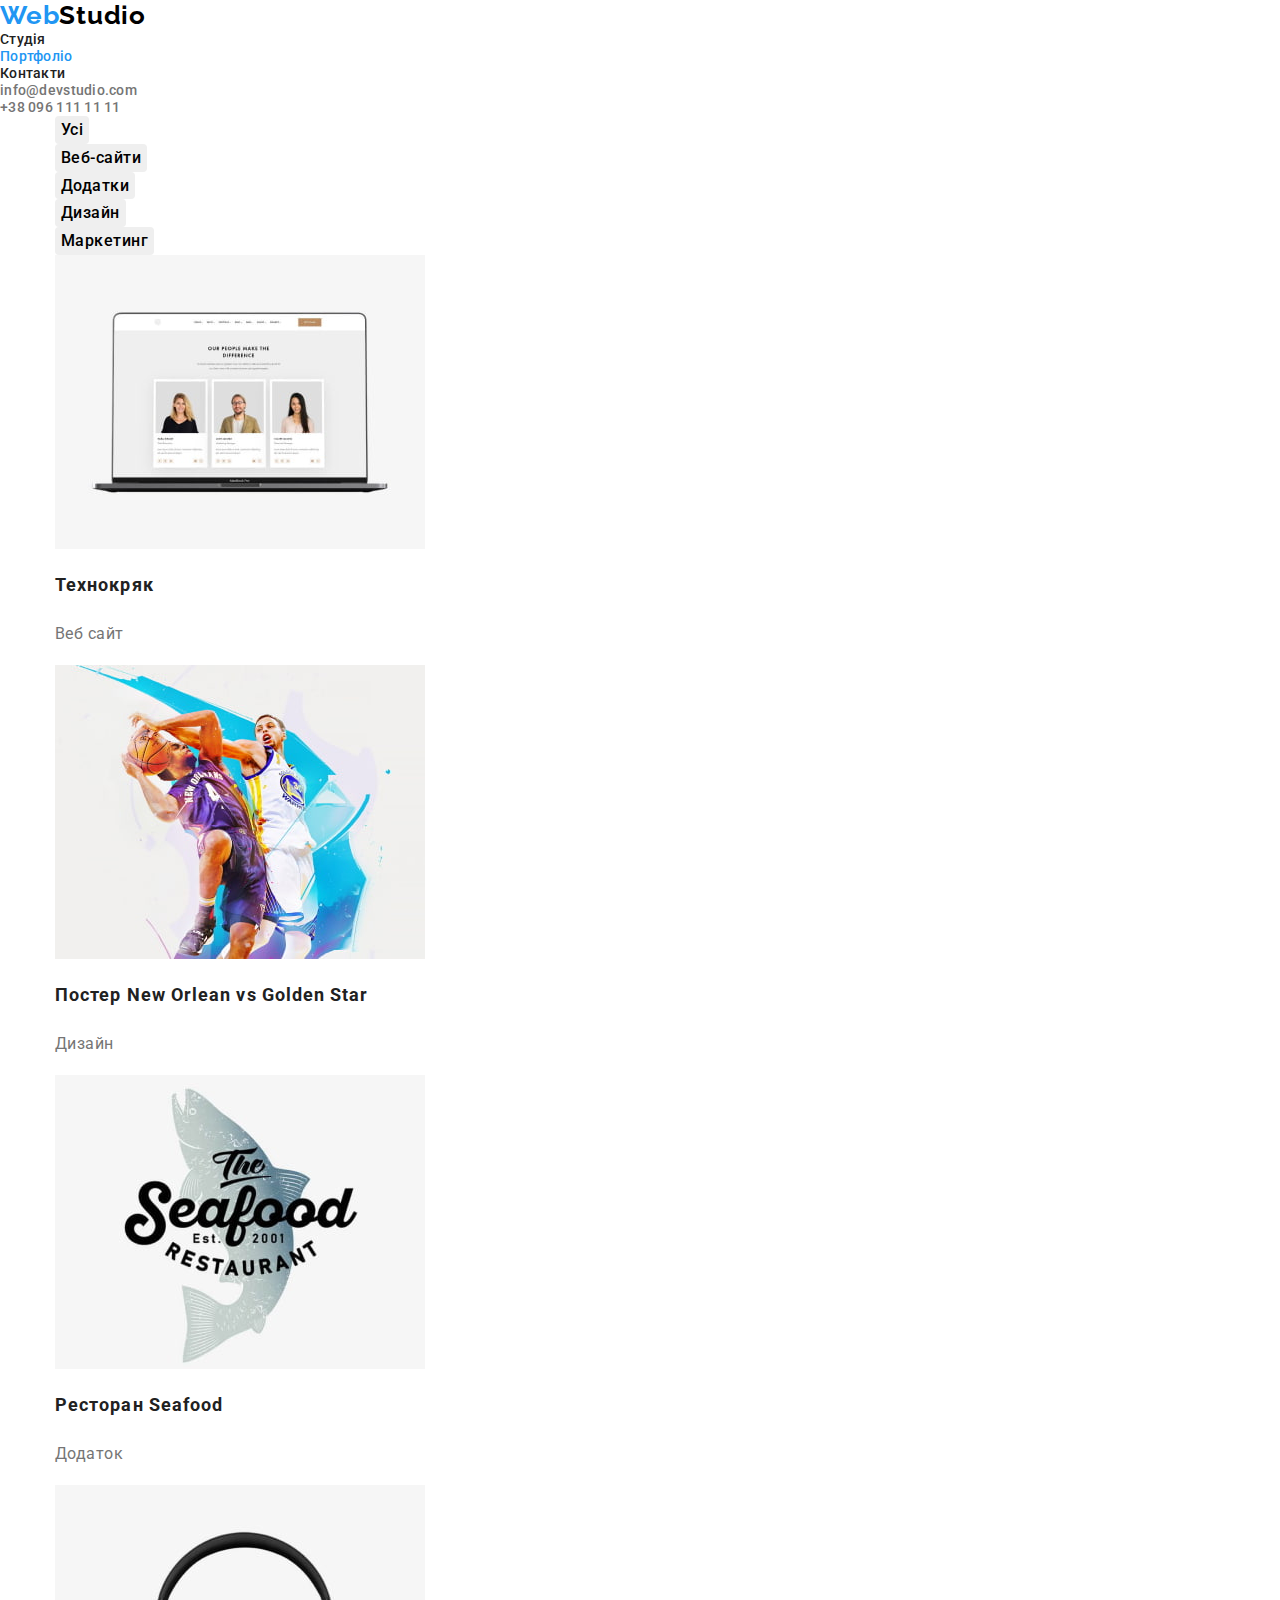
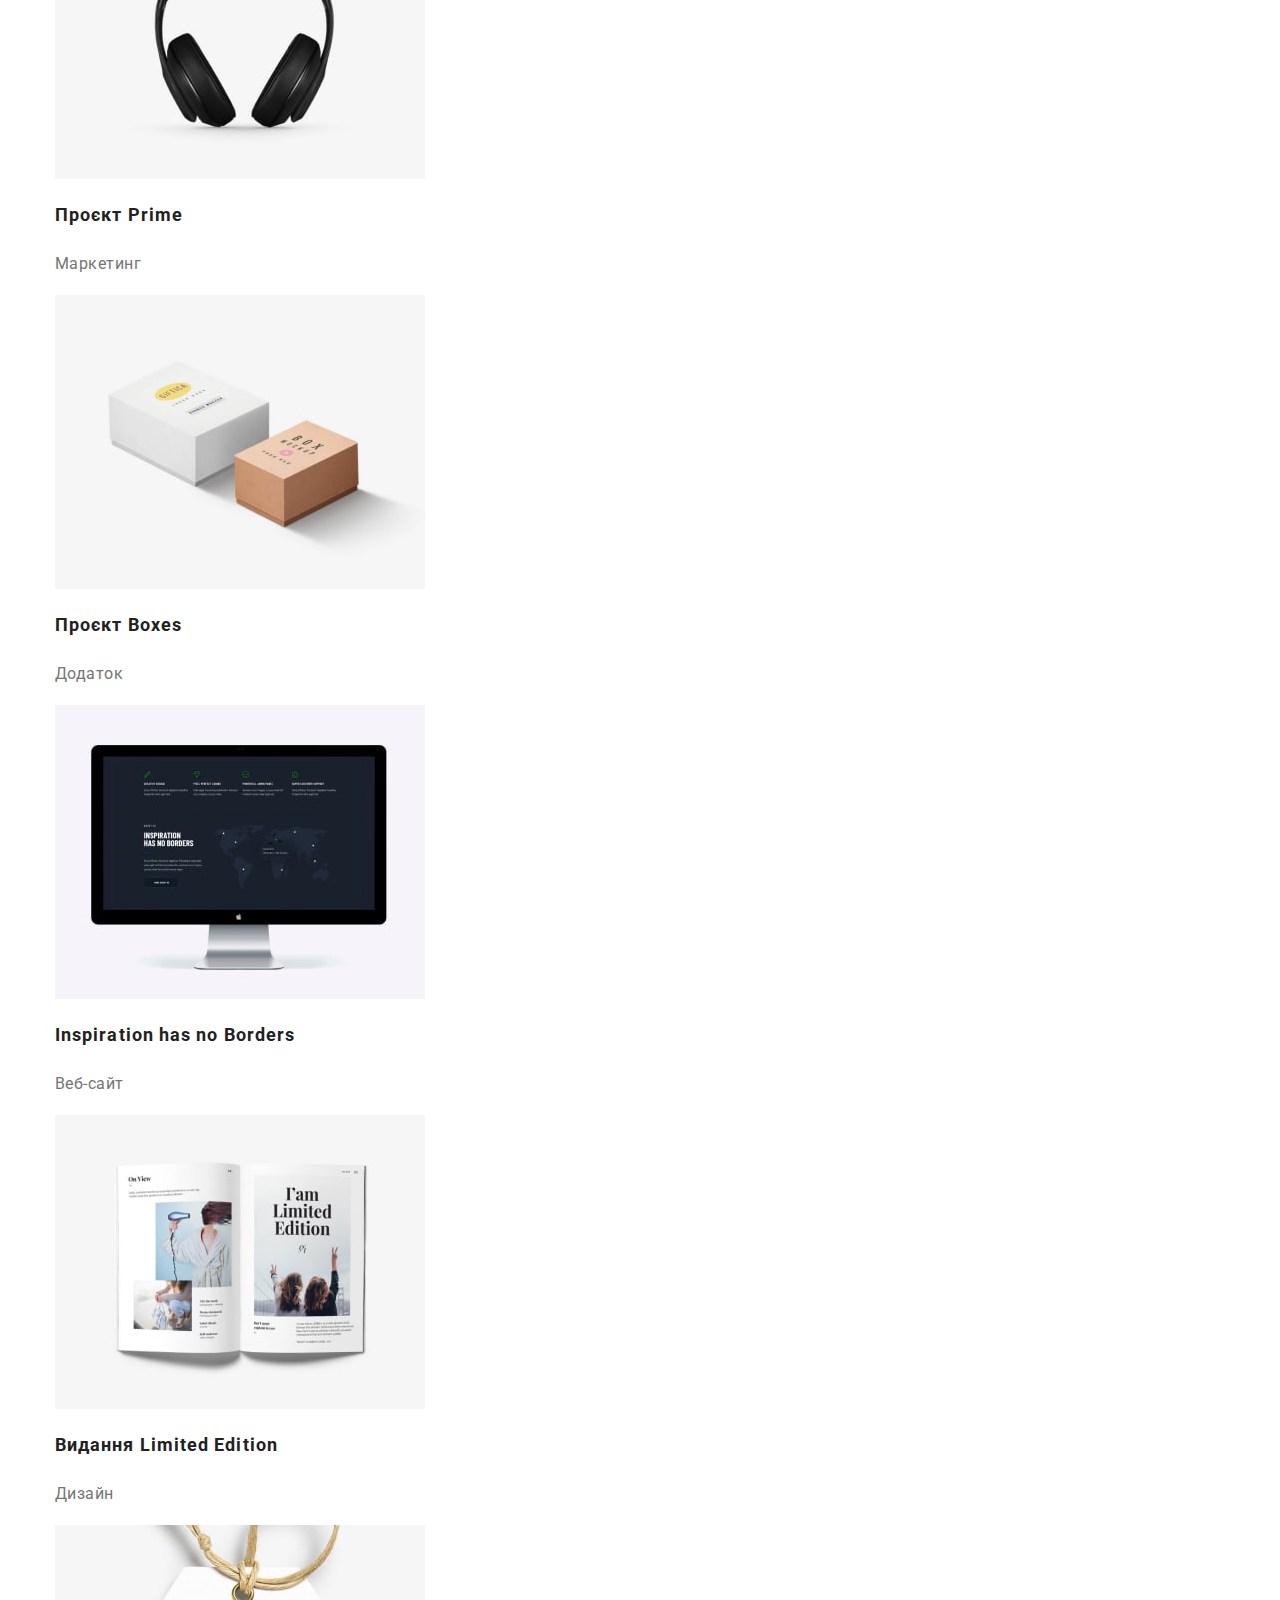
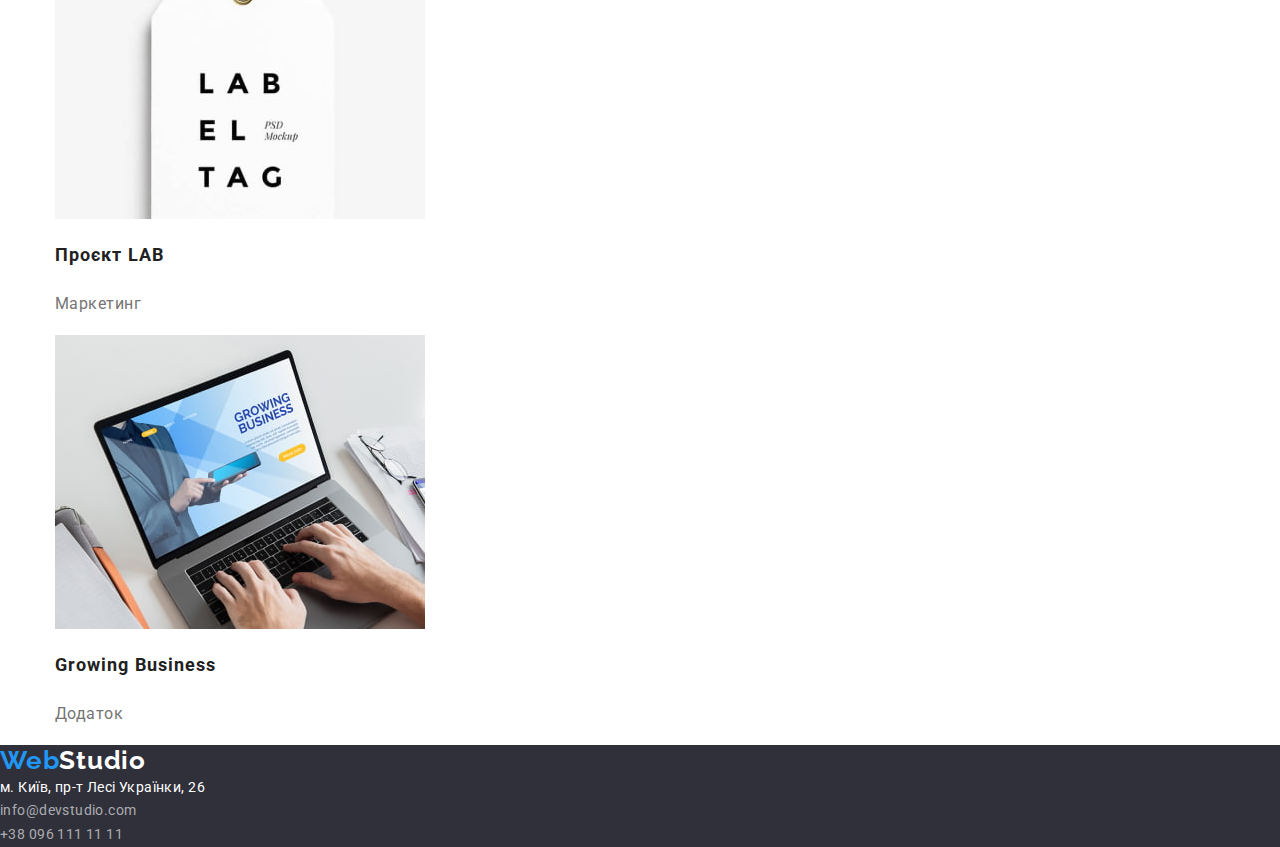
==== portfolio.html @ 5bc4d796 "class conversion .link .list" ====
<!DOCTYPE html>
<html lang="en">

<head>
  <meta charset="UTF-8" />
  <meta http-equiv="X-UA-Compatible" content="IE=edge" />
  <meta name="viewport" content="width=device-width, initial-scale=1.0" />
  <title>goit-markup-hw-03</title>
  <link rel="preconnect" href="https://fonts.googleapis.com" />
  <link rel="preconnect" href="https://fonts.gstatic.com" crossorigin />
  <link href="https://fonts.googleapis.com/css2?family=Raleway:wght@700&family=Roboto:wght@400;500;700;900&display=swap"
    rel="stylesheet" />
  <link href="./css/modern-normalize.css" rel="stylesheet" />
  <link href="./css/styles.css" rel="stylesheet" />
</head>

<body>
  <header class="header">
    <a href="./index.html" class="header-logo-link link">Web<span class="header-logo-link-text">Studio</span>
    </a>
    <nav class="header-navigation">
      <ul class="list">
        <li class="header-navigation-item">
          <a href="./index.html" class="header-navigation-item-link link">Студія</a>
        </li>
        <li class="header-navigation-item">
          <a href="#" class="header-navigation-item-link link current">Портфоліо</a>
        </li>
        <li class="header-navigation-item">
          <a href="#" class="header-navigation-item-link link">Контакти</a>
        </li>
      </ul>
    </nav>
    <ul class="list">
      <li class="header-contacts-item">
        <a href="mailto:info@devstudio.com" class="header-contacts-item-link link">info@devstudio.com</a>
      </li>
      <li class="header-contacts-item">
        <a href="tel:+380961111111" class="header-contacts-item-link link">+38 096 111 11 11</a>
      </li>
    </ul>
  </header>

  <main class="portf-main container">
    <section class="portf-blocks">
      <h1 class="visually-hidden">Проекти</h1>
      <!-- <div class="portf-buttons"> -->
      <ul class="list">
        <li class="portf-buttons-item"> <button type="button" class="portf-main-buttons">Усі</button></li>
        <li class="portf-buttons-item"><button type="button" class="portf-main-buttons">Веб-сайти</button></li>
        <li class="portf-buttons-item"><button type="button" class="portf-main-buttons">Додатки</button></li>
        <li class="portf-buttons-item"><button type="button" class="portf-main-buttons">Дизайн</button></li>
        <li class="portf-buttons-item"><button type="button" class="portf-main-buttons">Маркетинг</button></li>
      </ul>
      <!-- </div> -->
      <ul class="list">
        <li class="portf-blocks-item">
          <a href="#" class="portf-blocks-list-link link">
            <img src="./images/portfolio/portf-foto.jpg" class="portf-blocks-image" width="370" height="294"
              alt="photo technocryak" />
            <h2 class="portf-blocks-item-name">Технокряк</h2>
            <p class="portf-blocks-item-function">Веб сайт</p>
          </a>
        </li>
        <li class="portf-blocks-item">
          <a href="#" class="portf-blocks-list-link link">
            <img src="./images/portfolio/portf-basket.jpg" class="portf-blocks-image" width="370" height="294"
              alt="photo new orlean vs golden star" />
            <h2 class="portf-blocks-item-name">Постер New Orlean vs Golden Star</h2>
            <p class="portf-blocks-item-function">Дизайн</p>
          </a>
        </li>
        <li class="portf-blocks-item">
          <a href="#" class="portf-blocks-list-link link">
            <img src="./images/portfolio/portf-seafood.jpg" class="portf-blocks-image" width="370" height="294"
              alt="photo sea food" />
            <h2 class="portf-blocks-item-name">Ресторан Seafood</h2>
            <p class="portf-blocks-item-function">Додаток</p>
          </a>
        </li>
        <li class="portf-blocks-item">
          <a href="#" class="portf-blocks-list-link link">
            <img src="./images/portfolio/portf-prime.jpg" class="portf-blocks-image" width="370" height="294"
              alt="photo prime" />
            <h2 class="portf-blocks-item-name">Проєкт Prime</h2>
            <p class="portf-blocks-item-function">Маркетинг</p>
          </a>
        </li>
        <li class="portf-blocks-item">
          <a href="#" class="portf-blocks-list-link link">
            <img src="./images/portfolio/portf-boxes.jpg" class="portf-blocks-image" width="370" height="294"
              alt="photo boxes" />
            <h2 class="portf-blocks-item-name">Проєкт Boxes</h2>
            <p class="portf-blocks-item-function">Додаток</p>
          </a>
        </li>
        <li class="portf-blocks-item">
          <a href="#" class="portf-blocks-list-link link">
            <img src="./images/portfolio/portf-inspiration.jpg" class="portf-blocks-image" width="370" height="294"
              alt="photo inspiration" />
            <h2 class="portf-blocks-item-name">Inspiration has no Borders</h2>
            <p class="portf-blocks-item-function">Веб-сайт</p>
          </a>
        </li>
        <li class="portf-blocks-item">
          <a href="#" class="portf-blocks-list-link link">
            <img src="./images/portfolio/portf-limited.jpg" class="portf-blocks-image" width="370" height="294"
              alt="photo limited edition" />
            <h2 class="portf-blocks-item-name">Видання Limited Edition</h2>
            <p class="portf-blocks-item-function">Дизайн</p>
          </a>
        </li>
        <li class="portf-blocks-item">
          <a href="#" class="portf-blocks-list-link link">
            <img src="./images/portfolio/portf-lab.jpg" class="portf-blocks-image" width="370" height="294"
              alt="photo project lab" />
            <h2 class="portf-blocks-item-name">Проєкт LAB</h2>
            <p class="portf-blocks-item-function">Маркетинг</p>
          </a>
        </li>
        <li class="portf-blocks-item">
          <a href="#" class="portf-blocks-list-link link">
            <img src="./images/portfolio/portf-growing.jpg" class="portf-blocks-image" width="370" height="294"
              alt="photo growing business" />
            <h2 class="portf-blocks-item-name">Growing Business</h2>
            <p class="portf-blocks-item-function">Додаток</p>
          </a>
        </li>
      </ul>
    </section>
  </main>

  <footer class="footer">
    <a href="./index.html" class="footer-logo-link link">Web<span class="footer-logo-link-text">Studio</span></a>
    <address class="footer-address">
      <ul class="list">
        <li class="footer-address-item">
          <a href="https://goo.gl/maps/wLXQXu6J5ZDQXyrRA" target="_blank" rel="noopener nofollow noreferrer"
            class="footer-item-contacts-link link">м. Київ, пр-т Лесі Українки, 26</a>
        </li>
        <li class="footer-address-item">
          <a href="mailto:info@devstudio.com" class="footer-item-link link">info@devstudio.com</a>
        </li>
        <li class="footer-address-item">
          <a href="tel:+380961111111" class="footer-item-link link">+38 096 111 11 11</a>
        </li>
      </ul>
    </address>
  </footer>
</body>

</html>
---- css/styles.css ----
/* Variables */
:root {
  --basic-dark: #2f303a;
  --basic-blue: #2196f3;
  --basic-white: #fff;
  --basic-gray: rgba(255, 255, 255, 0.6);
  --text-grey-footer: #acacb0;
  --text-black-full: #000;
  --text-black-color: #212121;
  --text-lightgray-color: #757575;
  --background-our-team: #f5f4fa;
  --font-logo: "Raleway", sans-serif;
  --font-main: "Roboto", sans-serif;
  --secondary-accent-color: #188CE8;
}

body {
  font-family: var(--font-main);
  font-size: 14px;
  letter-spacing: 0.03em;
  font-style: normal;
  color: var(--text-black-color);
}

/*****HEADER start*****/
.header-logo-link,
.footer-logo-link {
  color: var(--basic-blue);
  font-family: var(--font-logo);
  font-weight: 700;
  font-size: 26px;
  line-height: 1.19;
  letter-spacing: 0.03em;
}

.header-logo-link-text,
.footer-logo-link-text {
  color: var(--text-black-full);
}

.header-navigation-item-link.current {
  color: var(--basic-blue);
}

.header-navigation-item-link:hover,
.header-contacts-item-link:hover,
.footer-item-contacts-link:hover,
.footer-item-link:hover,
.header-navigation-item-link:focus,
.header-contacts-item-link:focus,
.footer-item-contacts-link:focus,
.footer-item-link:focus {
  color: var(--basic-blue);
}

.header-navigation-item-link,
.header-contacts-item-link {
  font-weight: 500;
  Line-height: 1.14;
  letter-spacing: 0.02em;
}

/* **************************NAV start******************/
.header-navigation-item-link {
  color: var(--text-black-color);
}

.header-contacts-item-link {
  color: var(--text-lightgray-color);
}

.list {
  padding: 0;
  margin: 0;
  list-style: none;
}

.link {
  text-decoration: none;
}

/*************** MAIN start *******************/
/*****section - effective-solutions start*****/
.container {
  width: 1200px;
  margin-left: auto;
  margin-right: auto;
  padding-left: 15px;
  padding-right: 15px;
}

.effective-solutions {
  background-color: var(--basic-dark);
}

.effective-solutions-title {
  color: var(--basic-white);
  font-weight: 900;
  font-size: 44px;
  line-height: 1.4;
  letter-spacing: 0.06em;
  text-transform: uppercase;
  text-align: center;
}

.effective-solutions-buttons {
  background-color: var(--basic-blue);
  color: var(--basic-white);
  font-family: var(--font-main);
  font-weight: 700;
  font-size: 16px;
  line-height: 1.87;
  letter-spacing: 0.06em;
  border: none;
  border-radius: 4px;
  cursor: pointer;
}

/*****section - features start*****/
.visually-hidden {
  position: absolute;
  width: 1px;
  height: 1px;
  margin: -1px;
  border: 0;
  padding: 0;
  white-space: nowrap;
  clip-path: inset(100%);
  clip: rect(0 0 0 0);
  overflow: hidden;
}

.features-item-title {
  font-weight: 700;
  font-size: 14px;
  line-height: 1.14;
  text-transform: uppercase;
}

.features-list-text {
  color: var(--text-lightgray-color);
  line-height: 1.7;
}

/*****section - our-business start*****/
.our-business-title,
.our-team-title {
  font-weight: 700;
  font-size: 36px;
  line-height: 1.17;
  letter-spacing: 0.03em;
  text-align: center;
}

/*****section - our-team start*****/
.our-team {
  background-color: var(--background-our-team);
}

.our-team-item-name {
  font-weight: 500;
  font-size: 16px;
  line-height: 1.19;
  text-align: center;
  letter-spacing: 0.03em;
}

.our-team-item-function {
  color: var(--text-lightgray-color);
  font-size: 16px;
  line-height: 1.19;
  letter-spacing: 0.03em;
  text-align: center;
}

/*****FOOTER start*****/
.footer {
  background-color: var(--basic-dark);
}

.footer-item-link {
  color: var(--text-grey-footer);
}

.footer-item-contacts-link,
.footer-logo-link-text {
  color: var(--basic-white);
}

.footer-item-contacts-link,
.footer-item-link {
  line-height: 1.7;
  font-style: normal;
}

/*****PORTFOLIO start*****/
.portf-main-buttons {
  border-radius: 4px;
  font-family: var(--font-main);
  font-weight: 500;
  font-size: 16px;
  line-height: 1.62;
  letter-spacing: 0.03em;
  text-align: center;
  border: none;
}

.portf-main-buttons:hover {
  background-color: var(--basic-blue);
  color: var(--basic-white);
  cursor: pointer;
  /* filter: drop-shadow(0px 0px 1px rgba(0, 0, 0, 0.5)); */
}

.portf-main-buttons:focus {
  background-color: var(--basic-blue);
  color: var(--basic-white);
}

.portf-blocks-item-name {
  font-weight: 700;
  font-size: 18px;
  line-height: 2;
  letter-spacing: 0.06em;
  color: var(--text-black-color);
}

.portf-blocks-item-function {
  font-size: 16px;
  line-height: 1.87;
  letter-spacing: 0.03em;
  color: var(--text-lightgray-color);
}
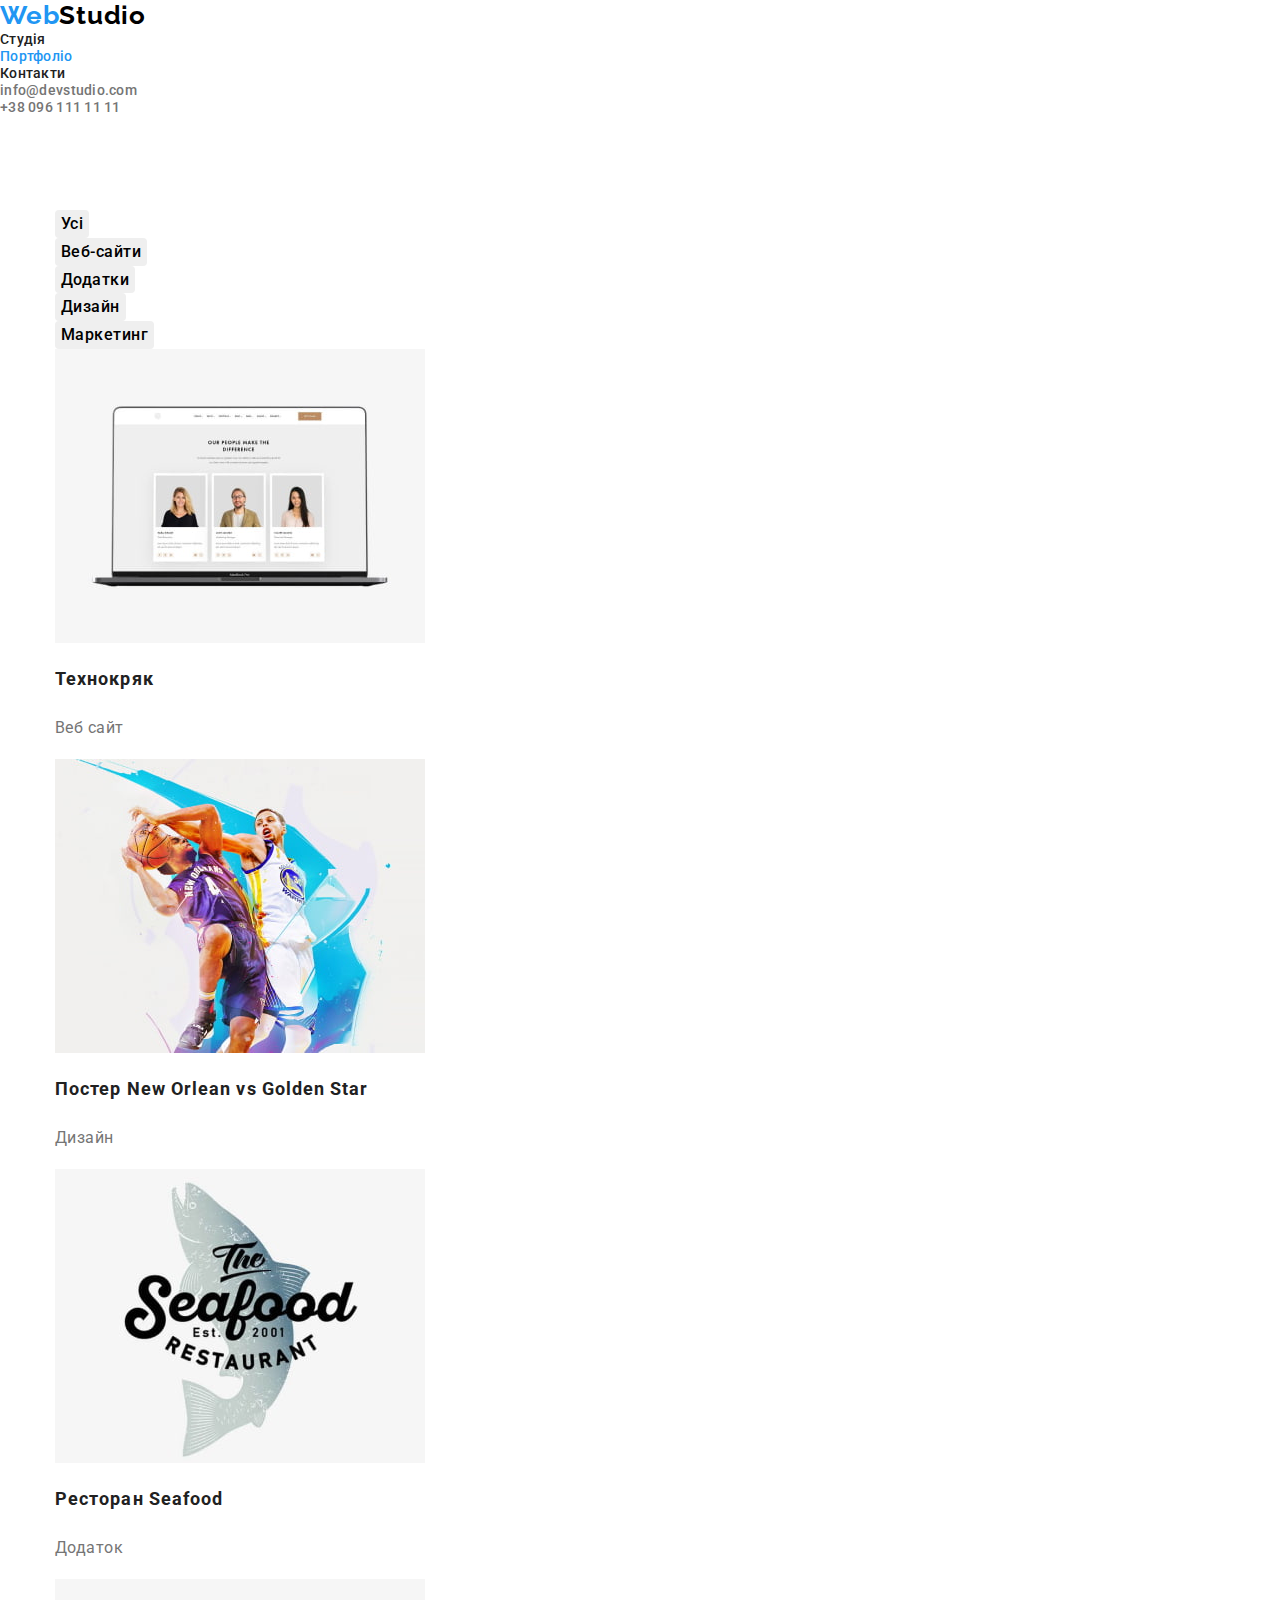
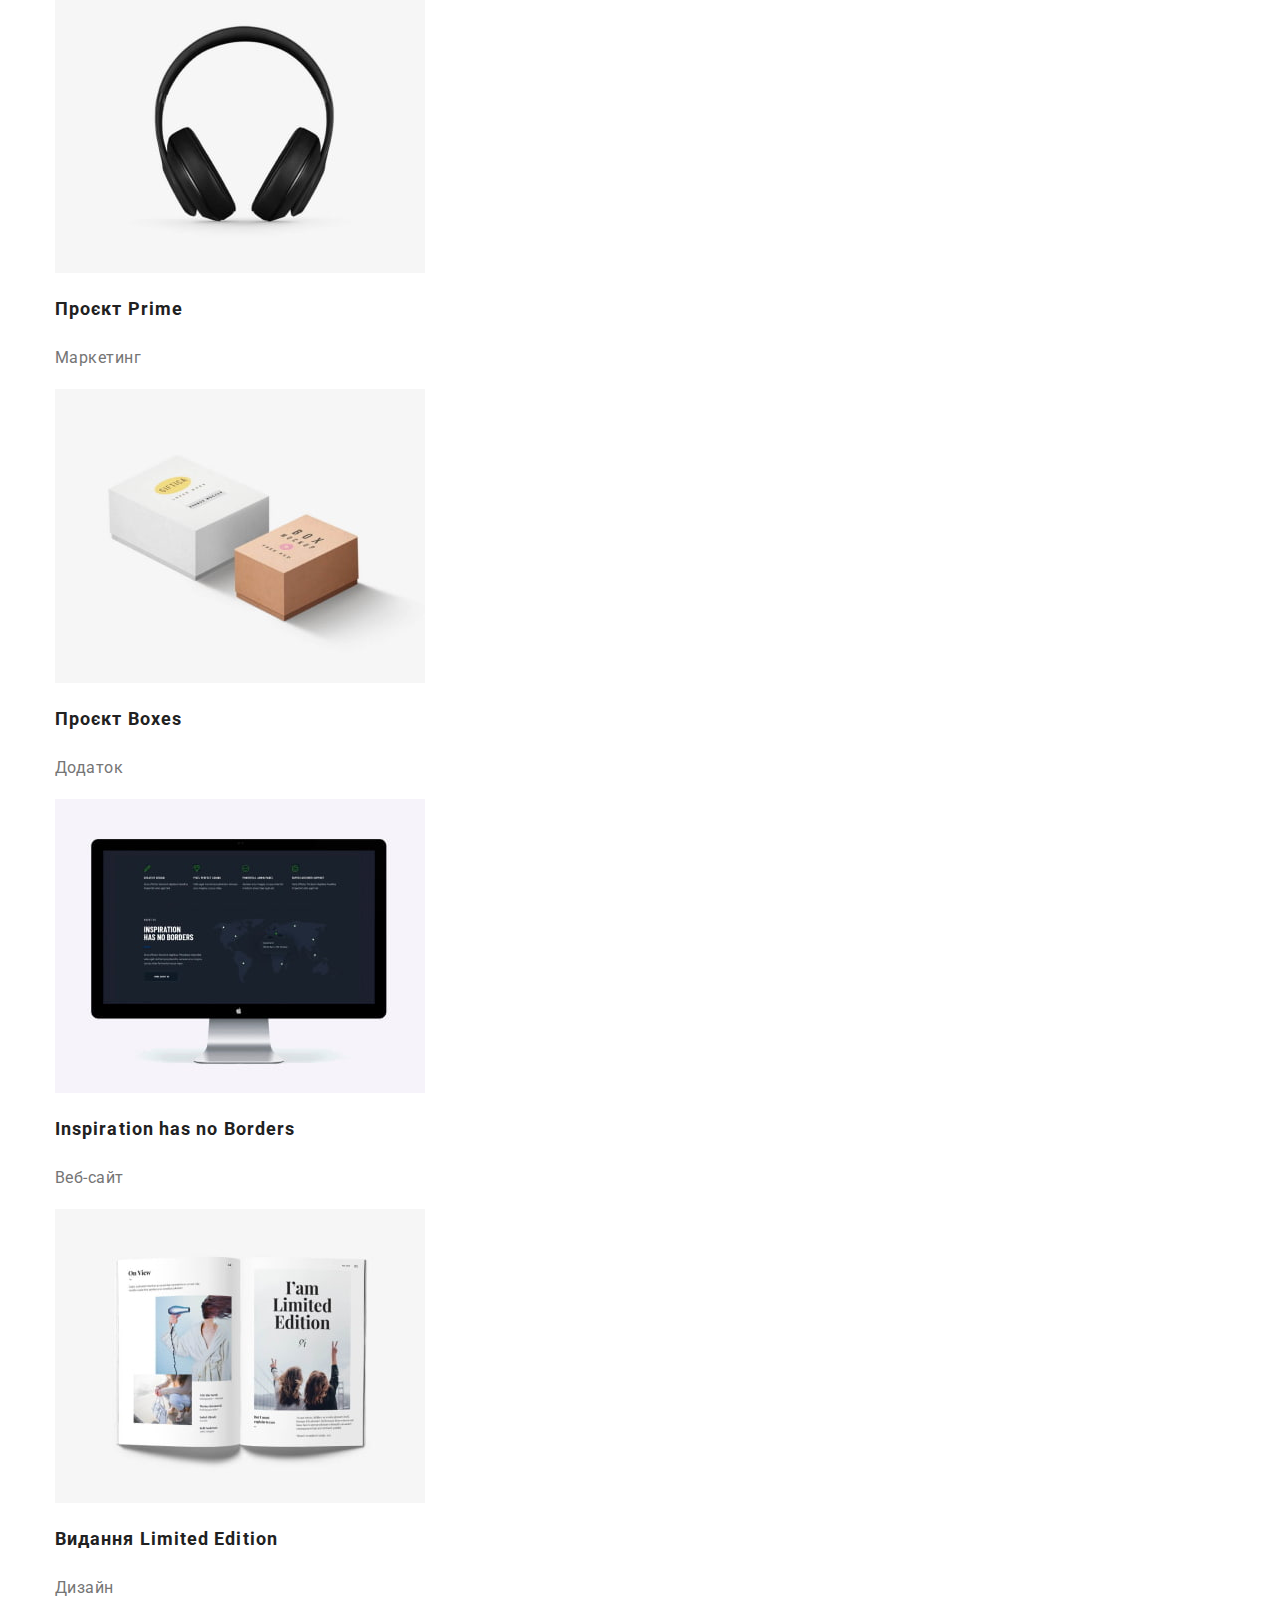
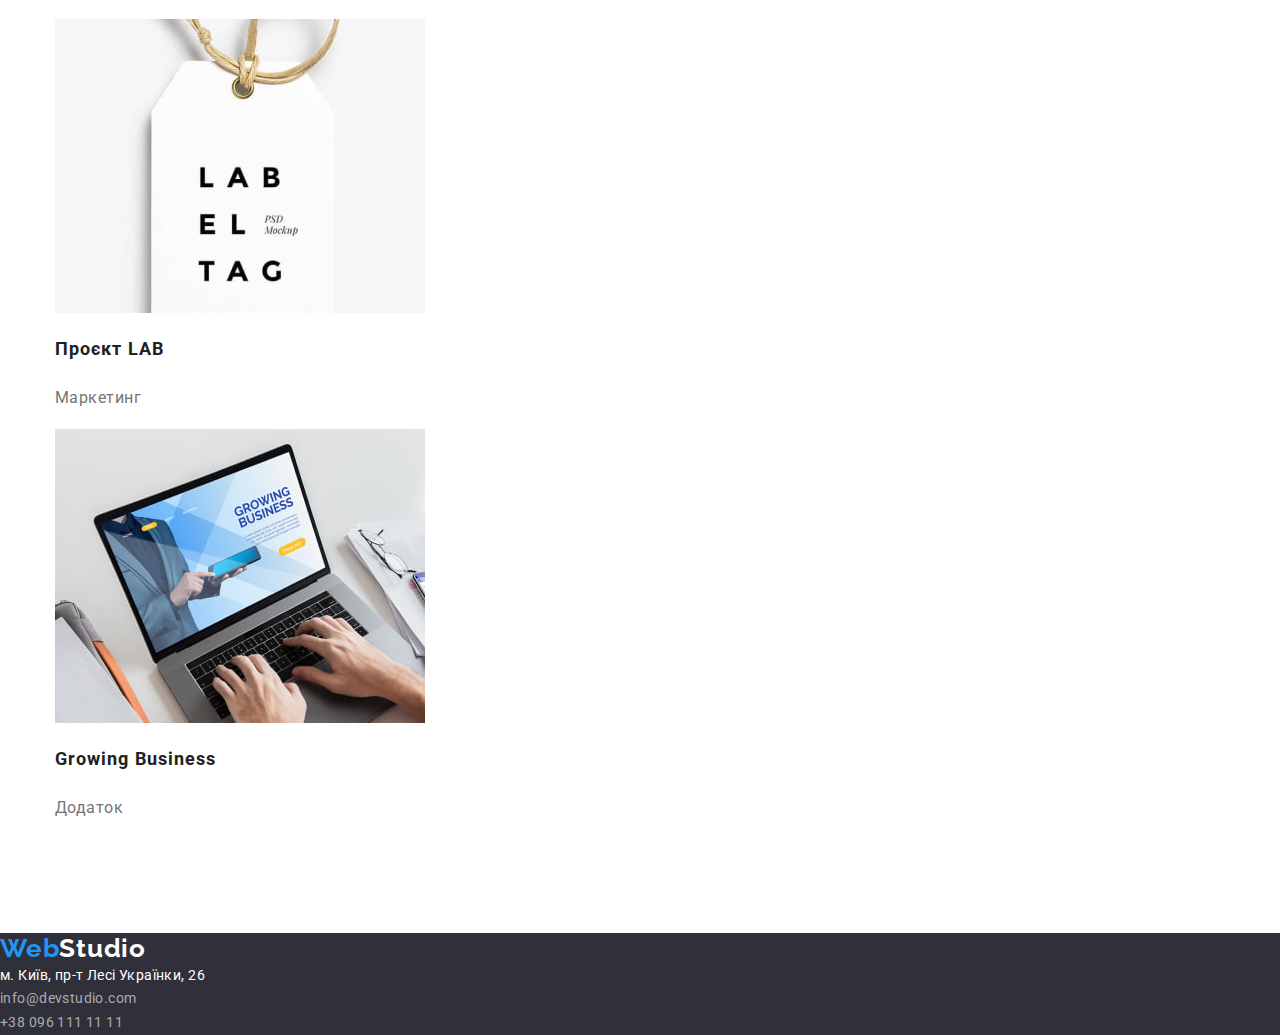
==== commit 6b0387b6: "adding class section" ====
--- a/portfolio.html
+++ b/portfolio.html
@@ -42,7 +42,7 @@
   </header>
 
   <main class="portf-main container">
-    <section class="portf-blocks">
+    <section class="portf-blocks section">
       <h1 class="visually-hidden">Проекти</h1>
       <!-- <div class="portf-buttons"> -->
       <ul class="list">
--- a/css/styles.css
+++ b/css/styles.css
@@ -89,6 +89,11 @@
   padding-right: 15px;
 }
 
+.section {
+  padding-top: 94px;
+  padding-bottom: 94px;
+}
+
 .effective-solutions {
   background-color: var(--basic-dark);
 }
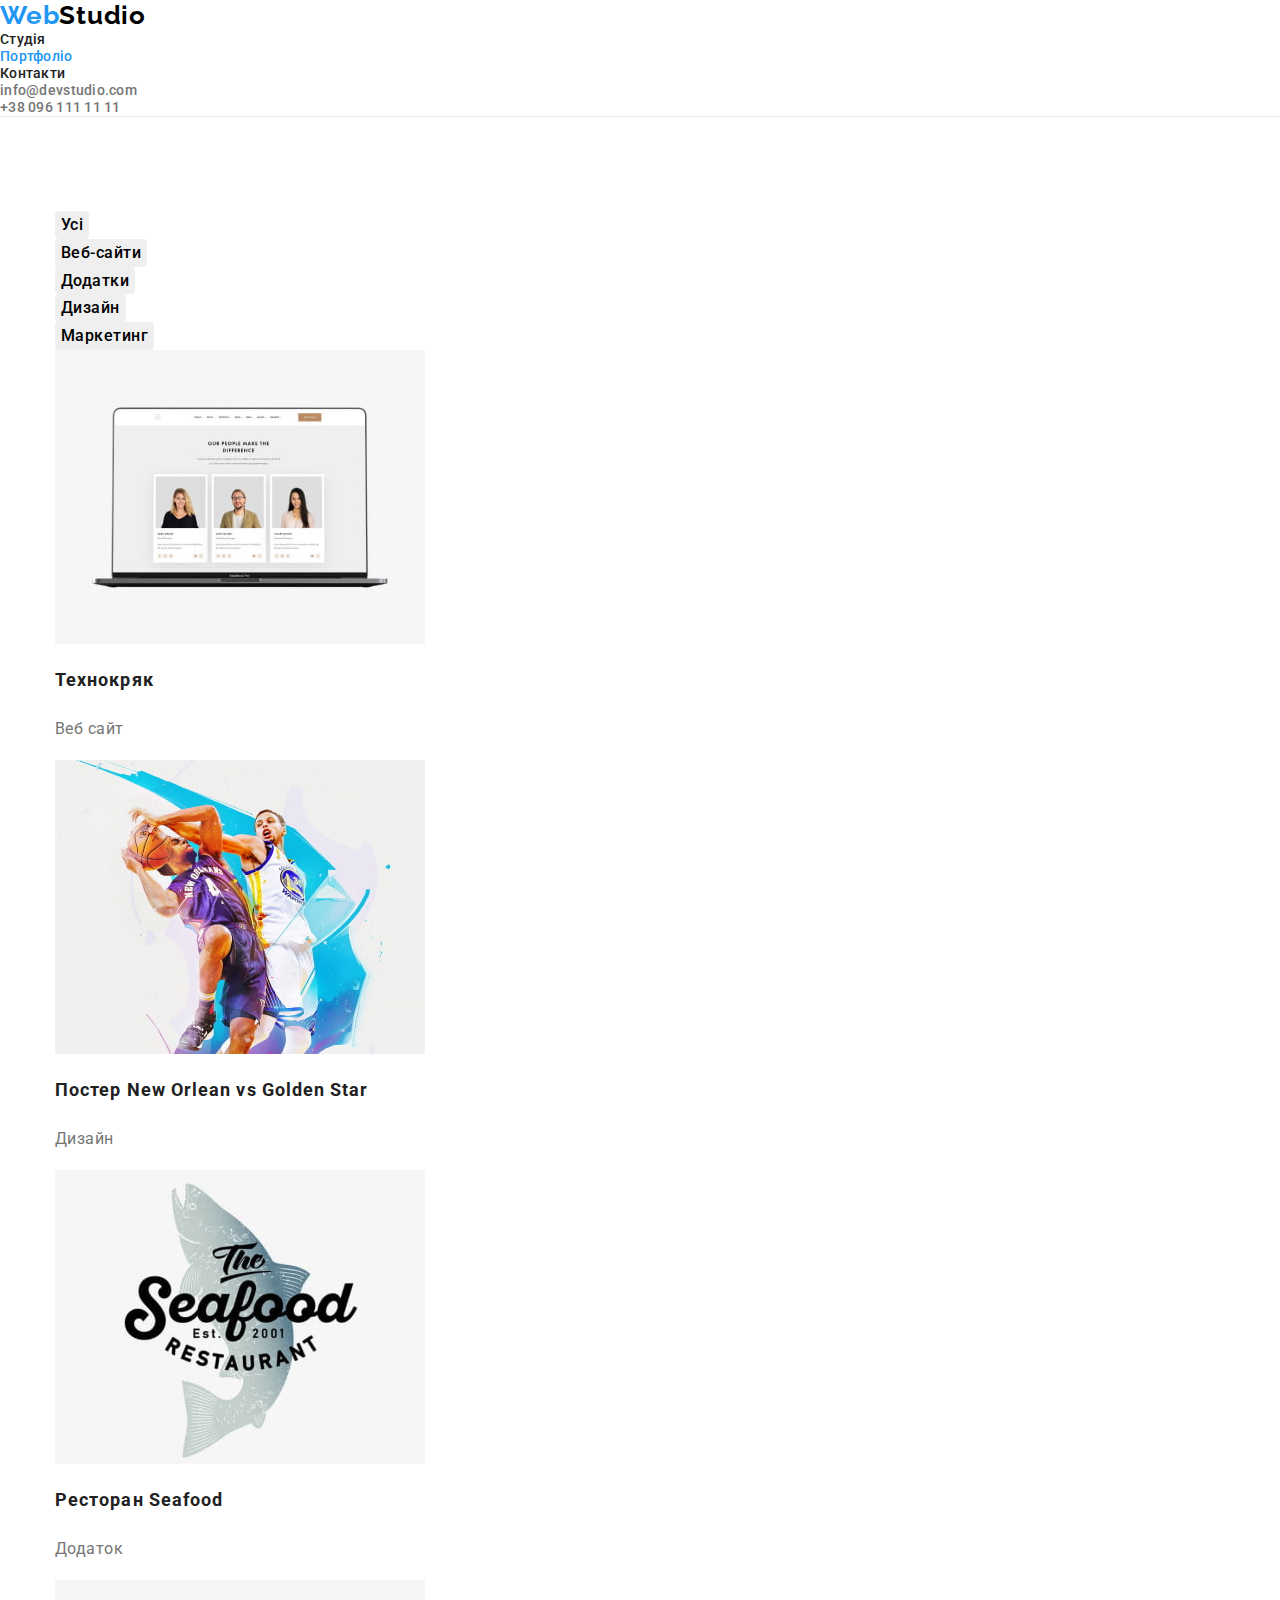
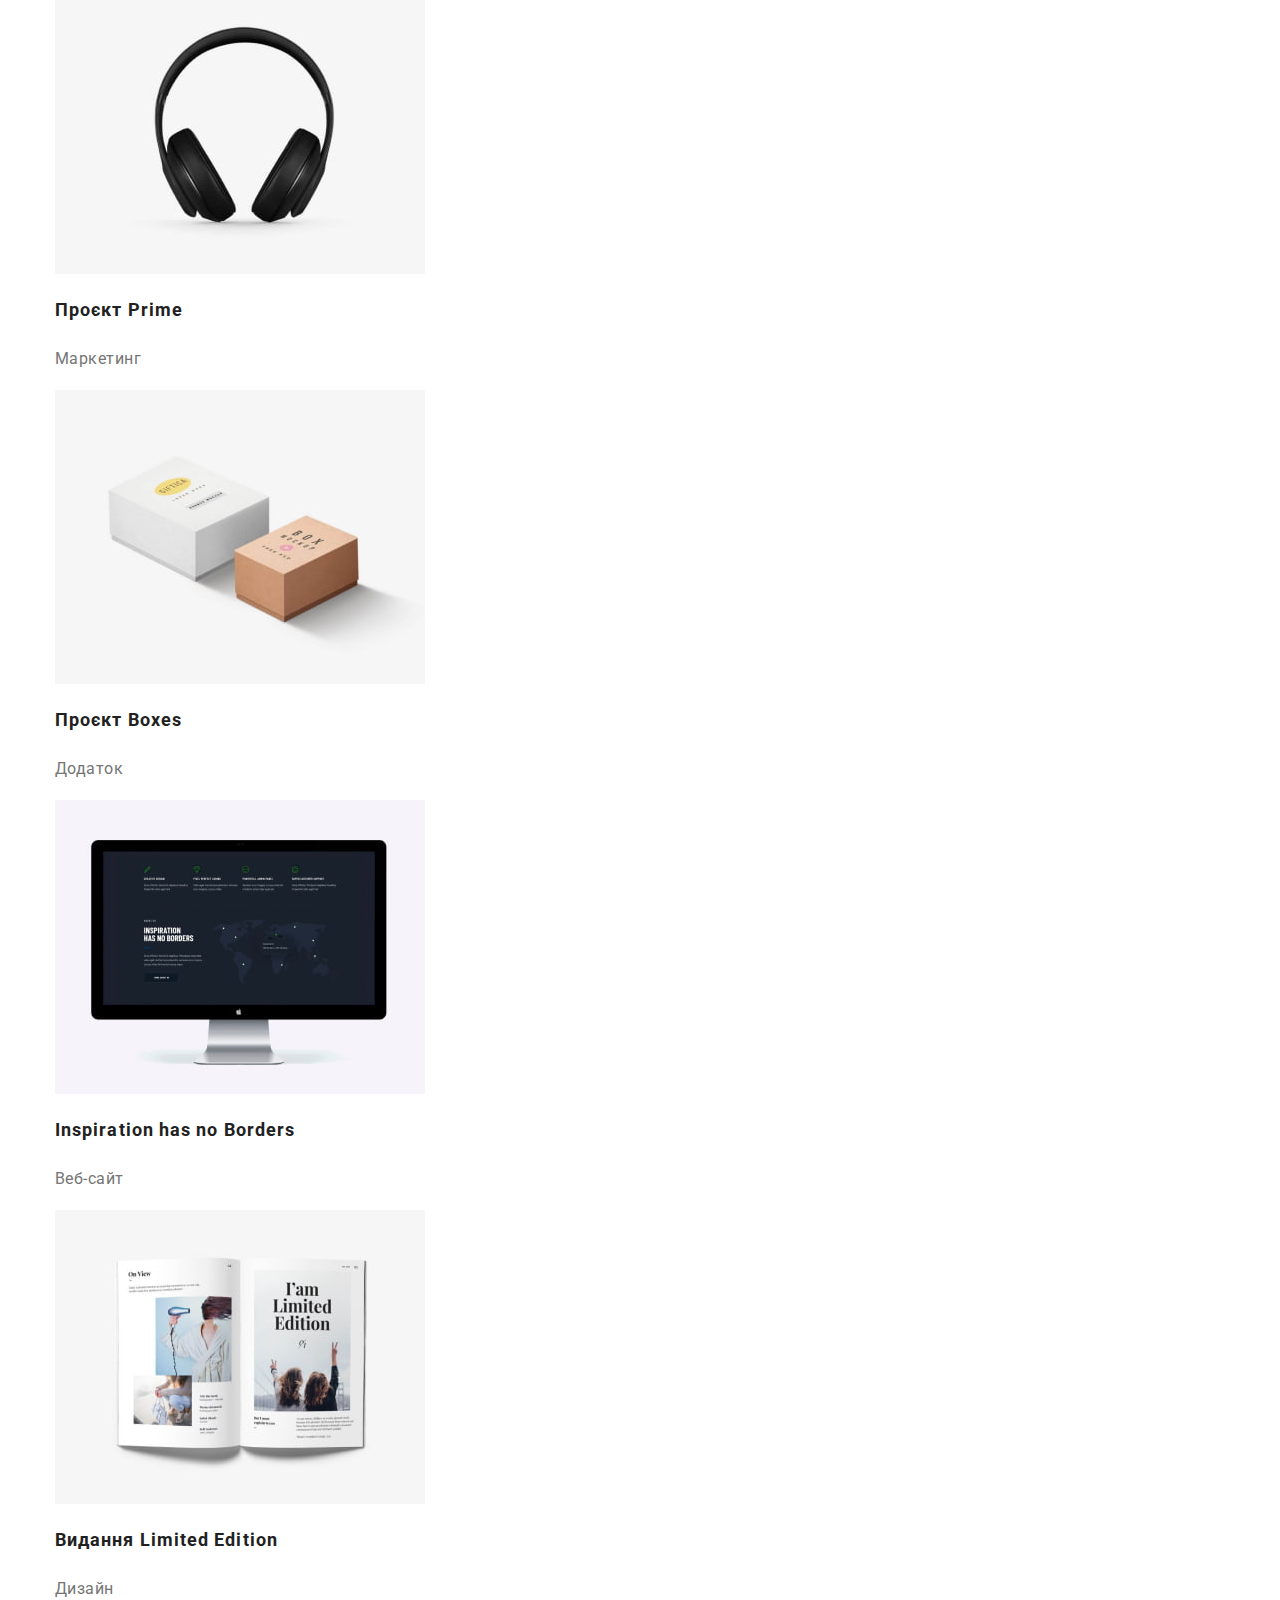
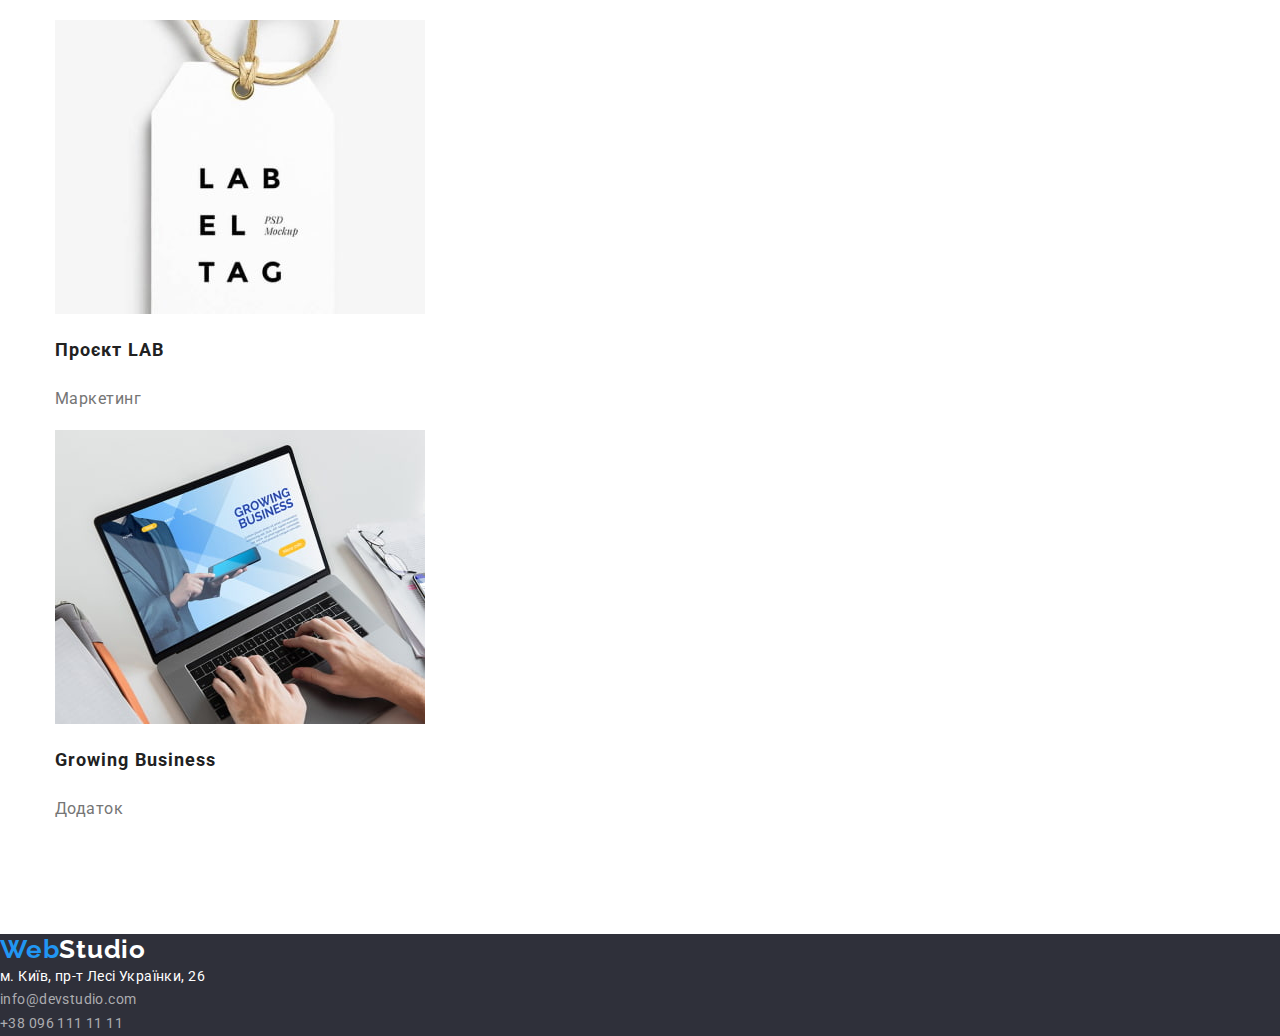
==== commit f544ee8f: "section-features (margin - padding)" ====
--- a/portfolio.html
+++ b/portfolio.html
@@ -42,7 +42,7 @@
   </header>
 
   <main class="portf-main container">
-    <section class="portf-blocks section">
+    <section class="section-portf-blocks section">
       <h1 class="visually-hidden">Проекти</h1>
       <!-- <div class="portf-buttons"> -->
       <ul class="list">
--- a/css/styles.css
+++ b/css/styles.css
@@ -9,9 +9,9 @@
   --text-black-color: #212121;
   --text-lightgray-color: #757575;
   --background-our-team: #f5f4fa;
+  --secondary-accent-color: #188CE8;
   --font-logo: "Raleway", sans-serif;
   --font-main: "Roboto", sans-serif;
-  --secondary-accent-color: #188CE8;
 }
 
 body {
@@ -22,7 +22,63 @@
   color: var(--text-black-color);
 }
 
+.list {
+  padding: 0;
+  margin: 0;
+  list-style: none;
+}
+
+.link {
+  text-decoration: none;
+}
+
 /*****HEADER start*****/
+.container {
+  width: 1200px;
+  margin-left: auto;
+  margin-right: auto;
+  padding-left: 15px;
+  padding-right: 15px;
+}
+
+.section {
+  padding-top: 94px;
+  padding-bottom: 94px;
+}
+
+.header-line,
+.header-navigation-list,
+.header-contacts-list {
+  display: flex;
+  align-items: center;
+}
+
+.header-logo-link {
+  margin-right: 93px;
+}
+
+.header-contacts-list {
+  margin-left: auto;
+}
+
+.header-navigation-item:not(:last-child) {
+  margin-right: 50px;
+}
+
+.header-navigation-list,
+.header-contacts-list {
+  padding-top: 32px;
+  padding-bottom: 32px;
+}
+
+.header-contacts-item:not(:last-child) {
+  margin-right: 50px;
+}
+
+.header {
+  border-bottom: 1px solid #ececec;
+}
+
 .header-logo-link,
 .footer-logo-link {
   color: var(--basic-blue);
@@ -60,7 +116,6 @@
   letter-spacing: 0.02em;
 }
 
-/* **************************NAV start******************/
 .header-navigation-item-link {
   color: var(--text-black-color);
 }
@@ -69,49 +124,34 @@
   color: var(--text-lightgray-color);
 }
 
-.list {
-  padding: 0;
-  margin: 0;
-  list-style: none;
-}
-
-.link {
-  text-decoration: none;
-}
-
 /*************** MAIN start *******************/
 /*****section - effective-solutions start*****/
-.container {
-  width: 1200px;
+
+.section-effective-solutions {
+  padding: 200px 0;
+  margin: 0;
+  background-color: var(--basic-dark);
+}
+
+.effective-solutions-title {
+  margin: 0;
+  color: var(--basic-white);
+  font-weight: 900;
+  font-size: 44px;
+  line-height: calc(60/44);
+  letter-spacing: 0.06em;
+  text-transform: uppercase;
+  text-align: center;
+}
+
+.effective-solutions-buttons {
+  display: block;
   margin-left: auto;
   margin-right: auto;
-  padding-left: 15px;
-  padding-right: 15px;
-}
-
-.section {
-  padding-top: 94px;
-  padding-bottom: 94px;
-}
-
-.effective-solutions {
-  background-color: var(--basic-dark);
-}
-
-.effective-solutions-title {
-  color: var(--basic-white);
-  font-weight: 900;
-  font-size: 44px;
-  line-height: 1.4;
-  letter-spacing: 0.06em;
-  text-transform: uppercase;
-  text-align: center;
-}
-
-.effective-solutions-buttons {
+  margin-top: 30px;
+  padding: 10px 32px;
   background-color: var(--basic-blue);
   color: var(--basic-white);
-  font-family: var(--font-main);
   font-weight: 700;
   font-size: 16px;
   line-height: 1.87;
@@ -142,6 +182,19 @@
   text-transform: uppercase;
 }
 
+.features-list {
+  display: flex;
+}
+
+.features-item {
+  margin-right: 30px;
+  width: 270px;
+}
+
+.features-item:last-child {
+  margin-right: 0;
+}
+
 .features-list-text {
   color: var(--text-lightgray-color);
   line-height: 1.7;
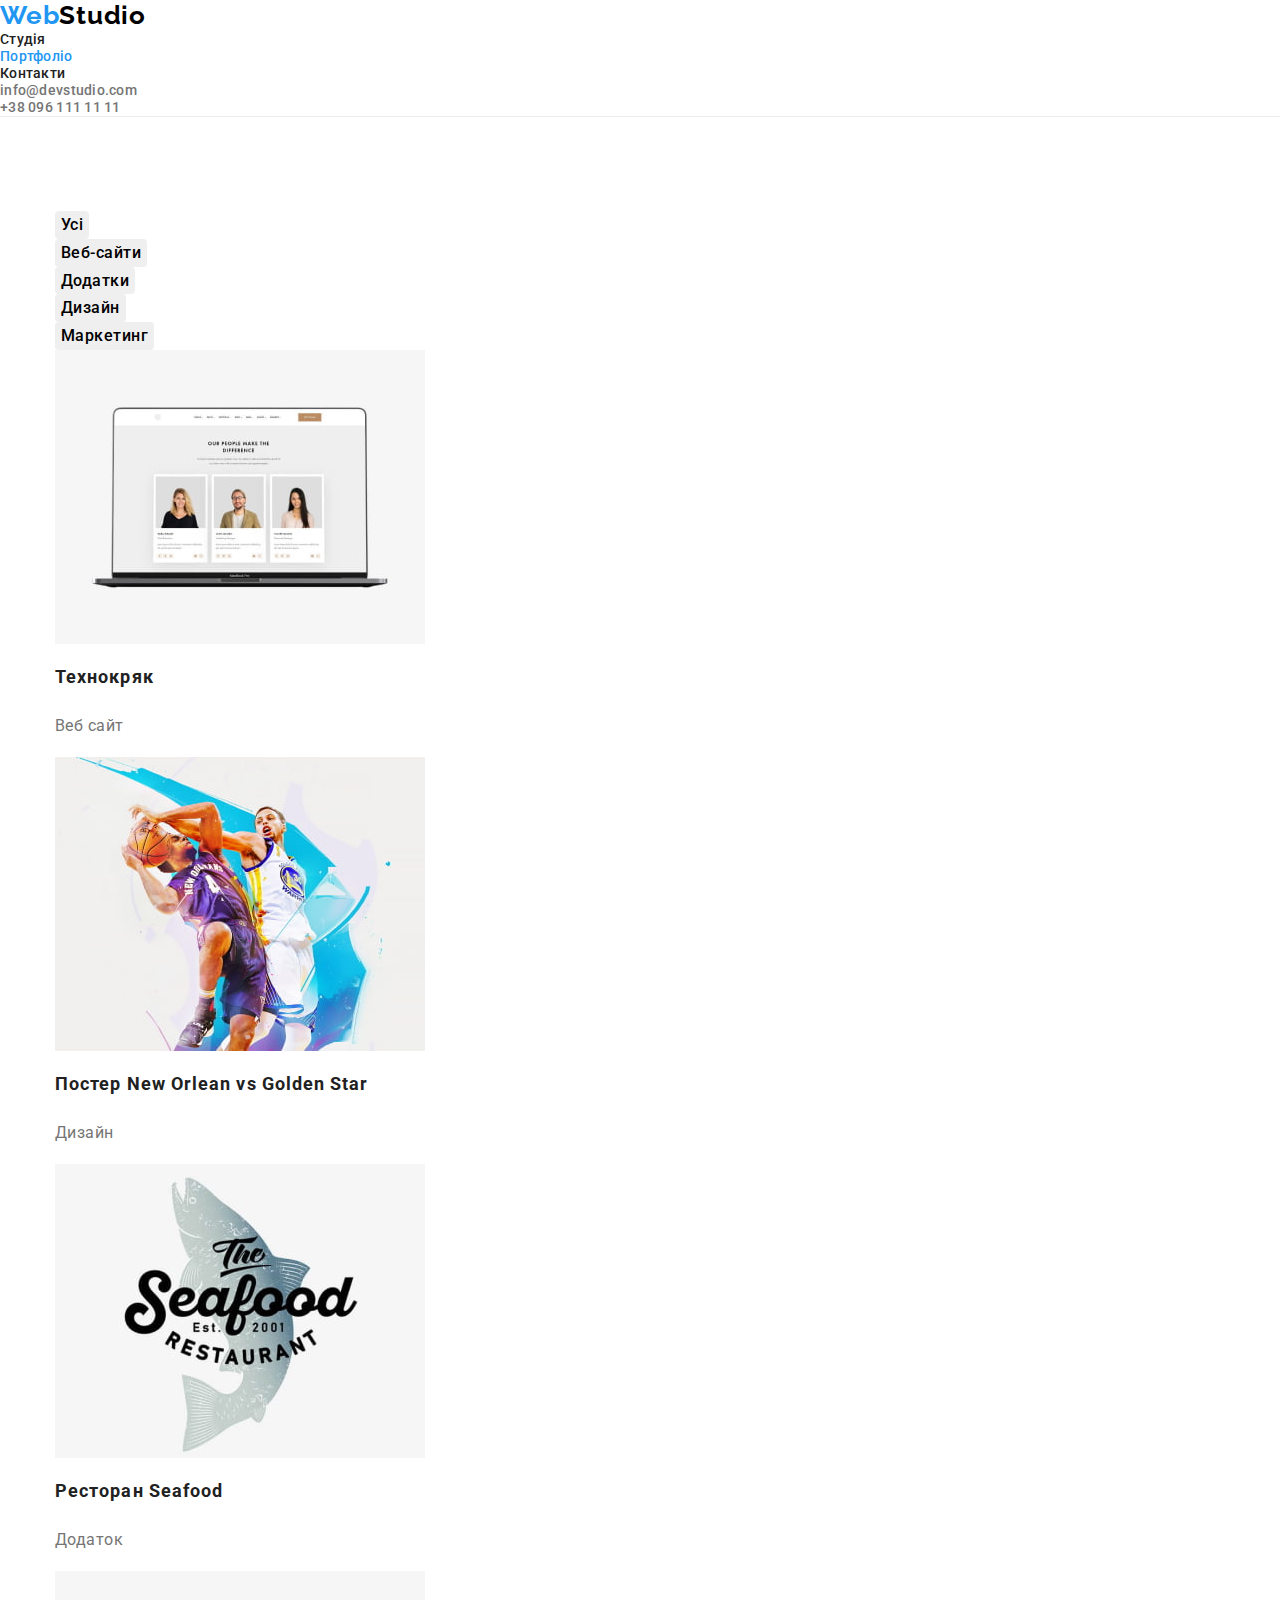
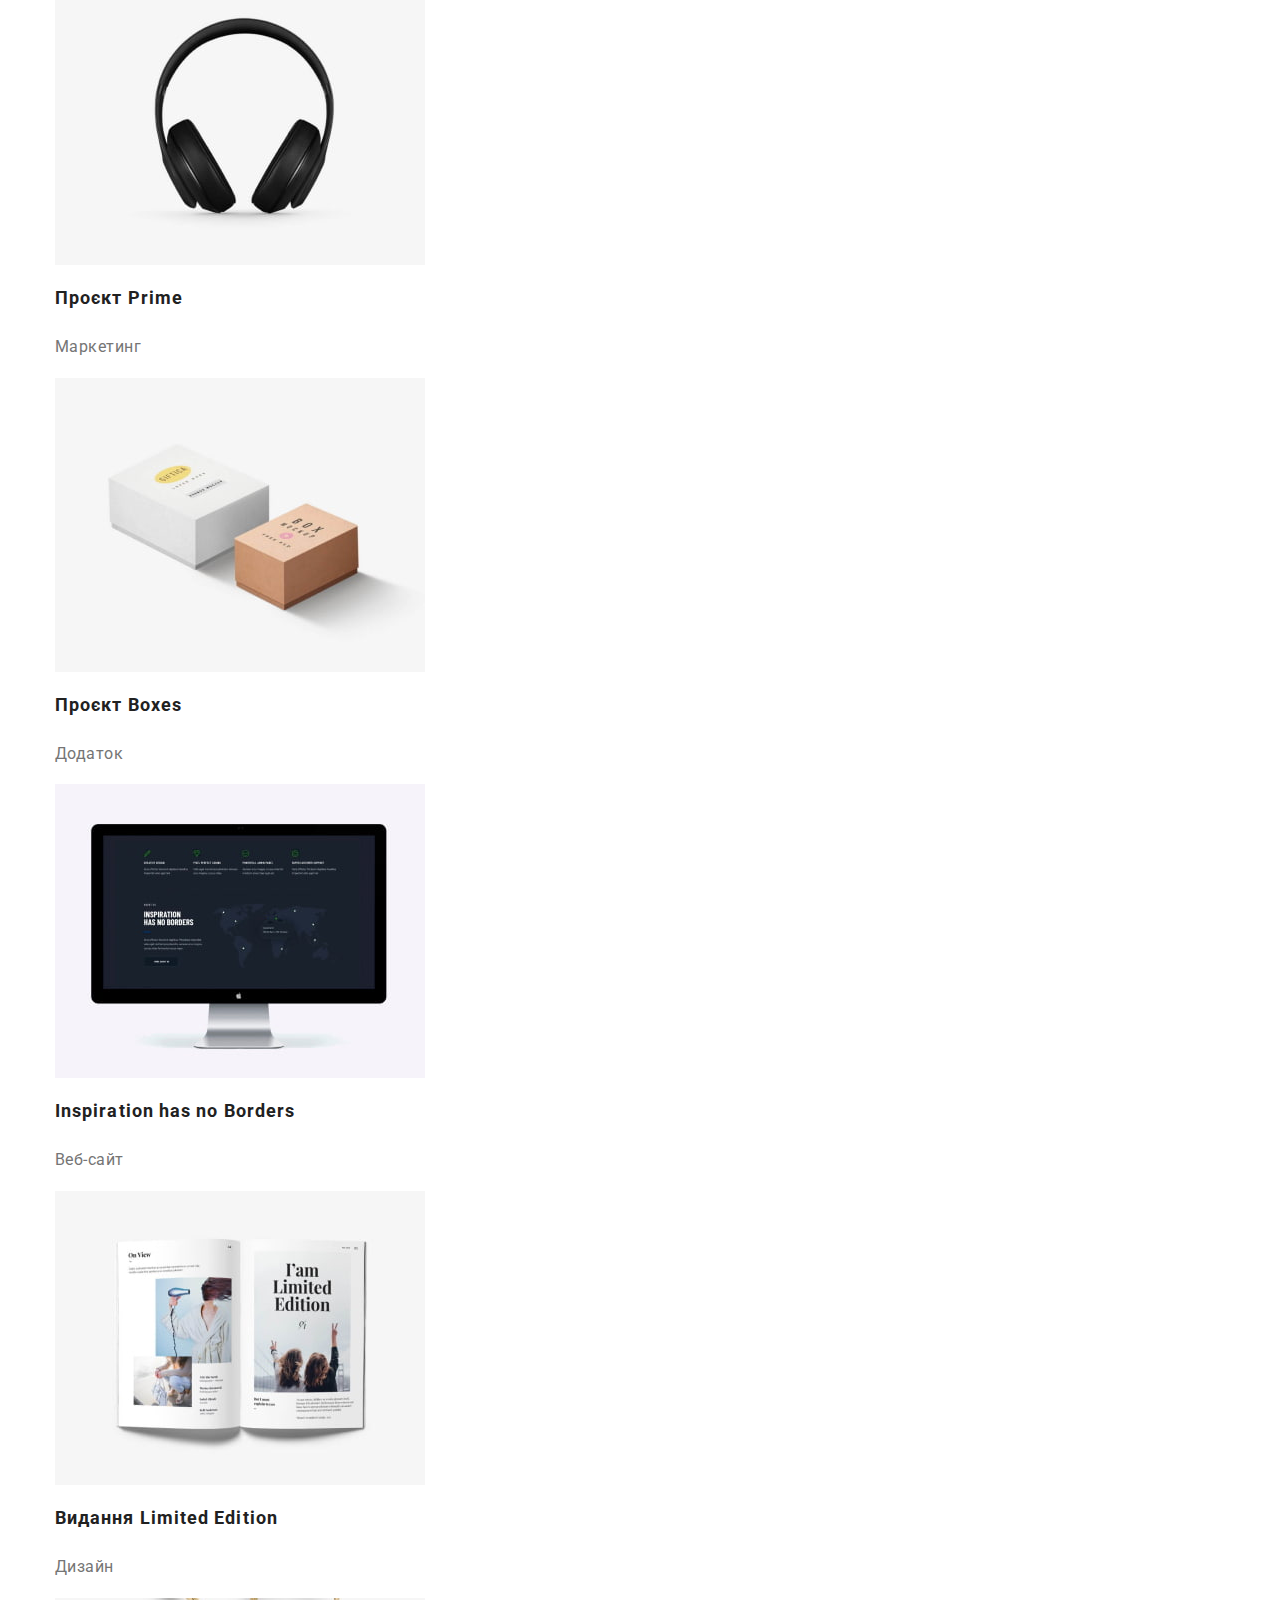
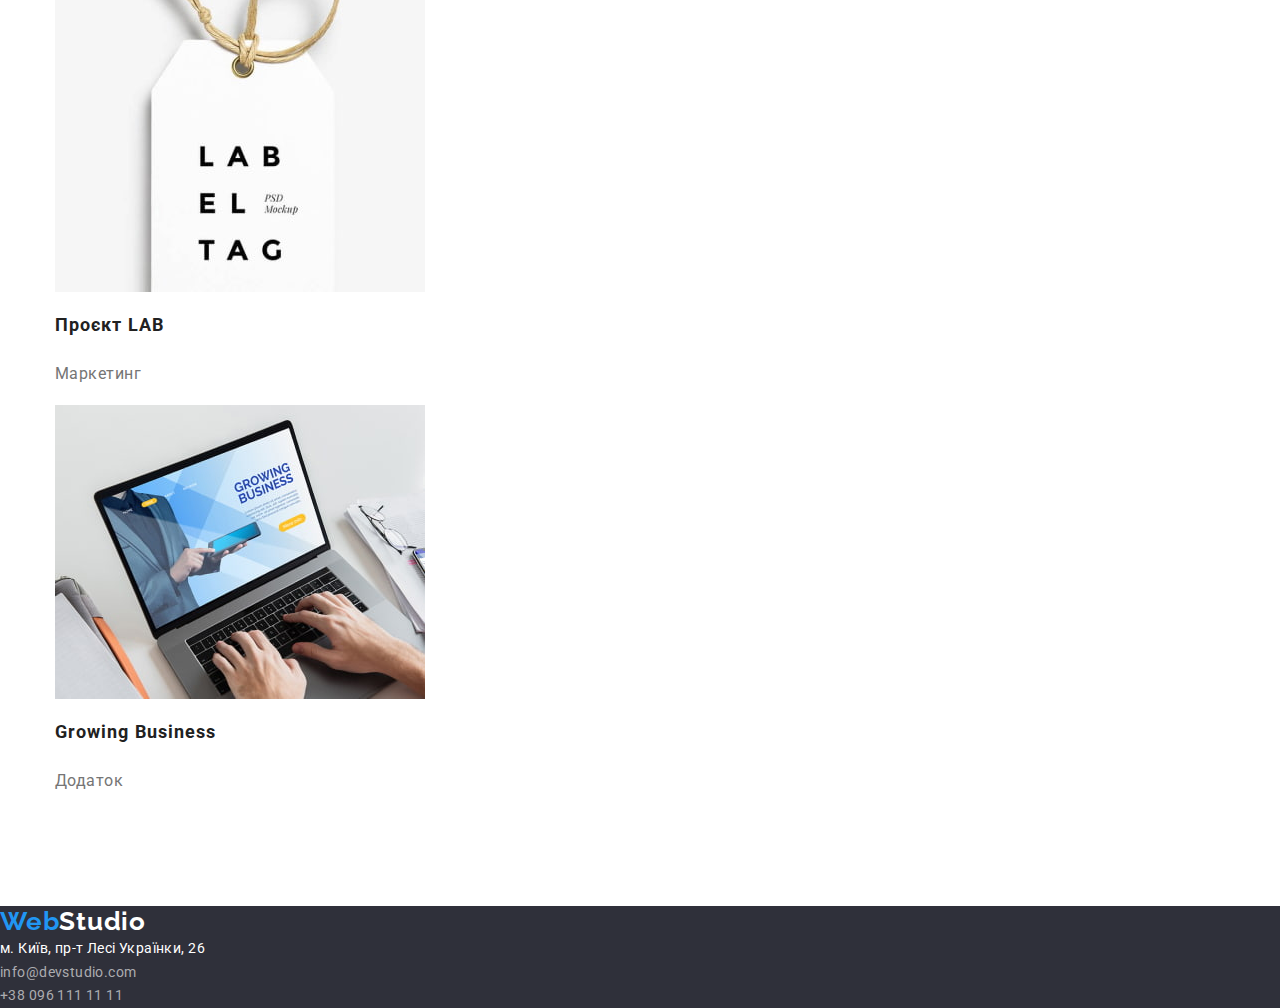
==== commit 70ebee5e: "section-our-business (margin-padding)" ====
--- a/portfolio.html
+++ b/portfolio.html
@@ -52,7 +52,7 @@
         <li class="portf-buttons-item"><button type="button" class="portf-main-buttons">Дизайн</button></li>
         <li class="portf-buttons-item"><button type="button" class="portf-main-buttons">Маркетинг</button></li>
       </ul>
-      <!-- </div> -->
+
       <ul class="list">
         <li class="portf-blocks-item">
           <a href="#" class="portf-blocks-list-link link">
--- a/css/styles.css
+++ b/css/styles.css
@@ -22,6 +22,12 @@
   color: var(--text-black-color);
 }
 
+img {
+  display: block;
+  max-width: 100%;
+  height: auto;
+}
+
 .list {
   padding: 0;
   margin: 0;
@@ -203,11 +209,23 @@
 /*****section - our-business start*****/
 .our-business-title,
 .our-team-title {
+  margin: 0;
+  padding: 0;
+  margin-bottom: 50px;
   font-weight: 700;
   font-size: 36px;
   line-height: 1.17;
   letter-spacing: 0.03em;
   text-align: center;
+}
+
+.our-business-list {
+  display: flex;
+  justify-content: space-between;
+}
+
+.our-business-item:not(:last-child) {
+  margin-right: 30px;
 }
 
 /*****section - our-team start*****/
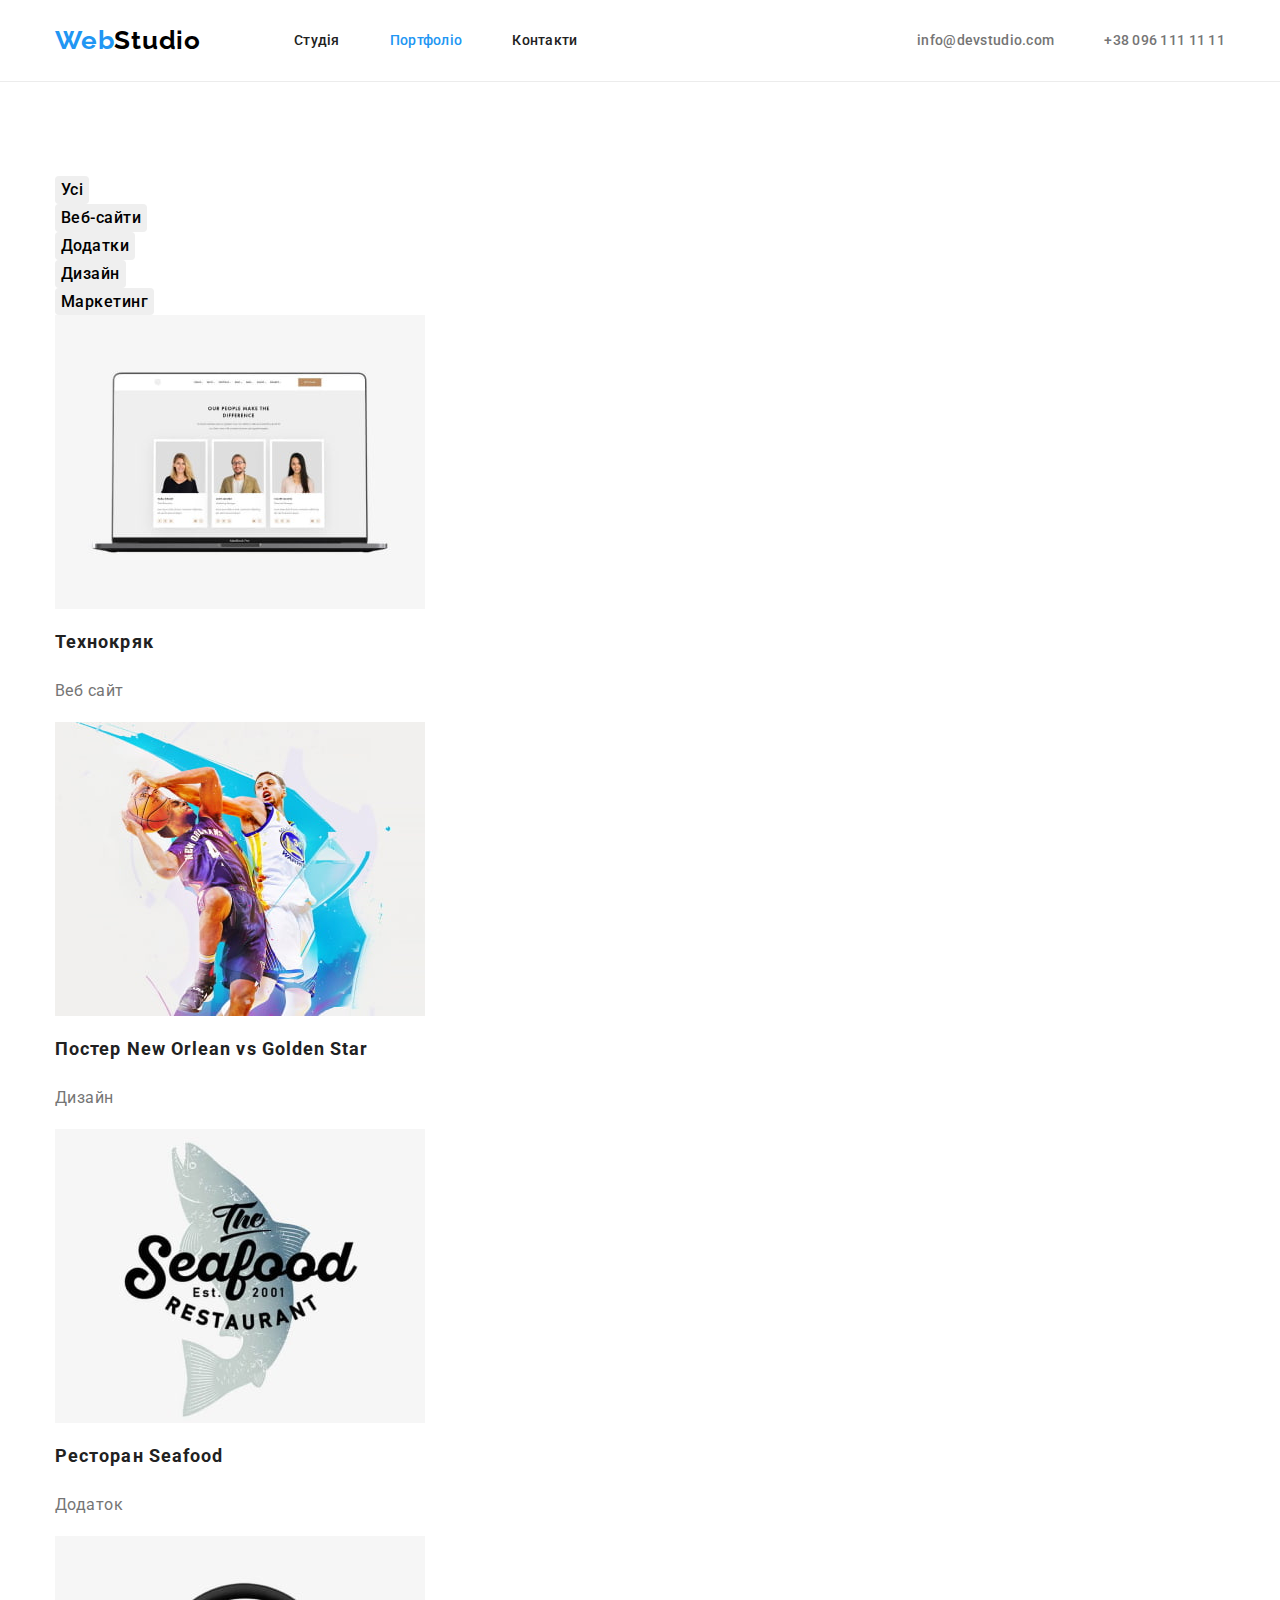
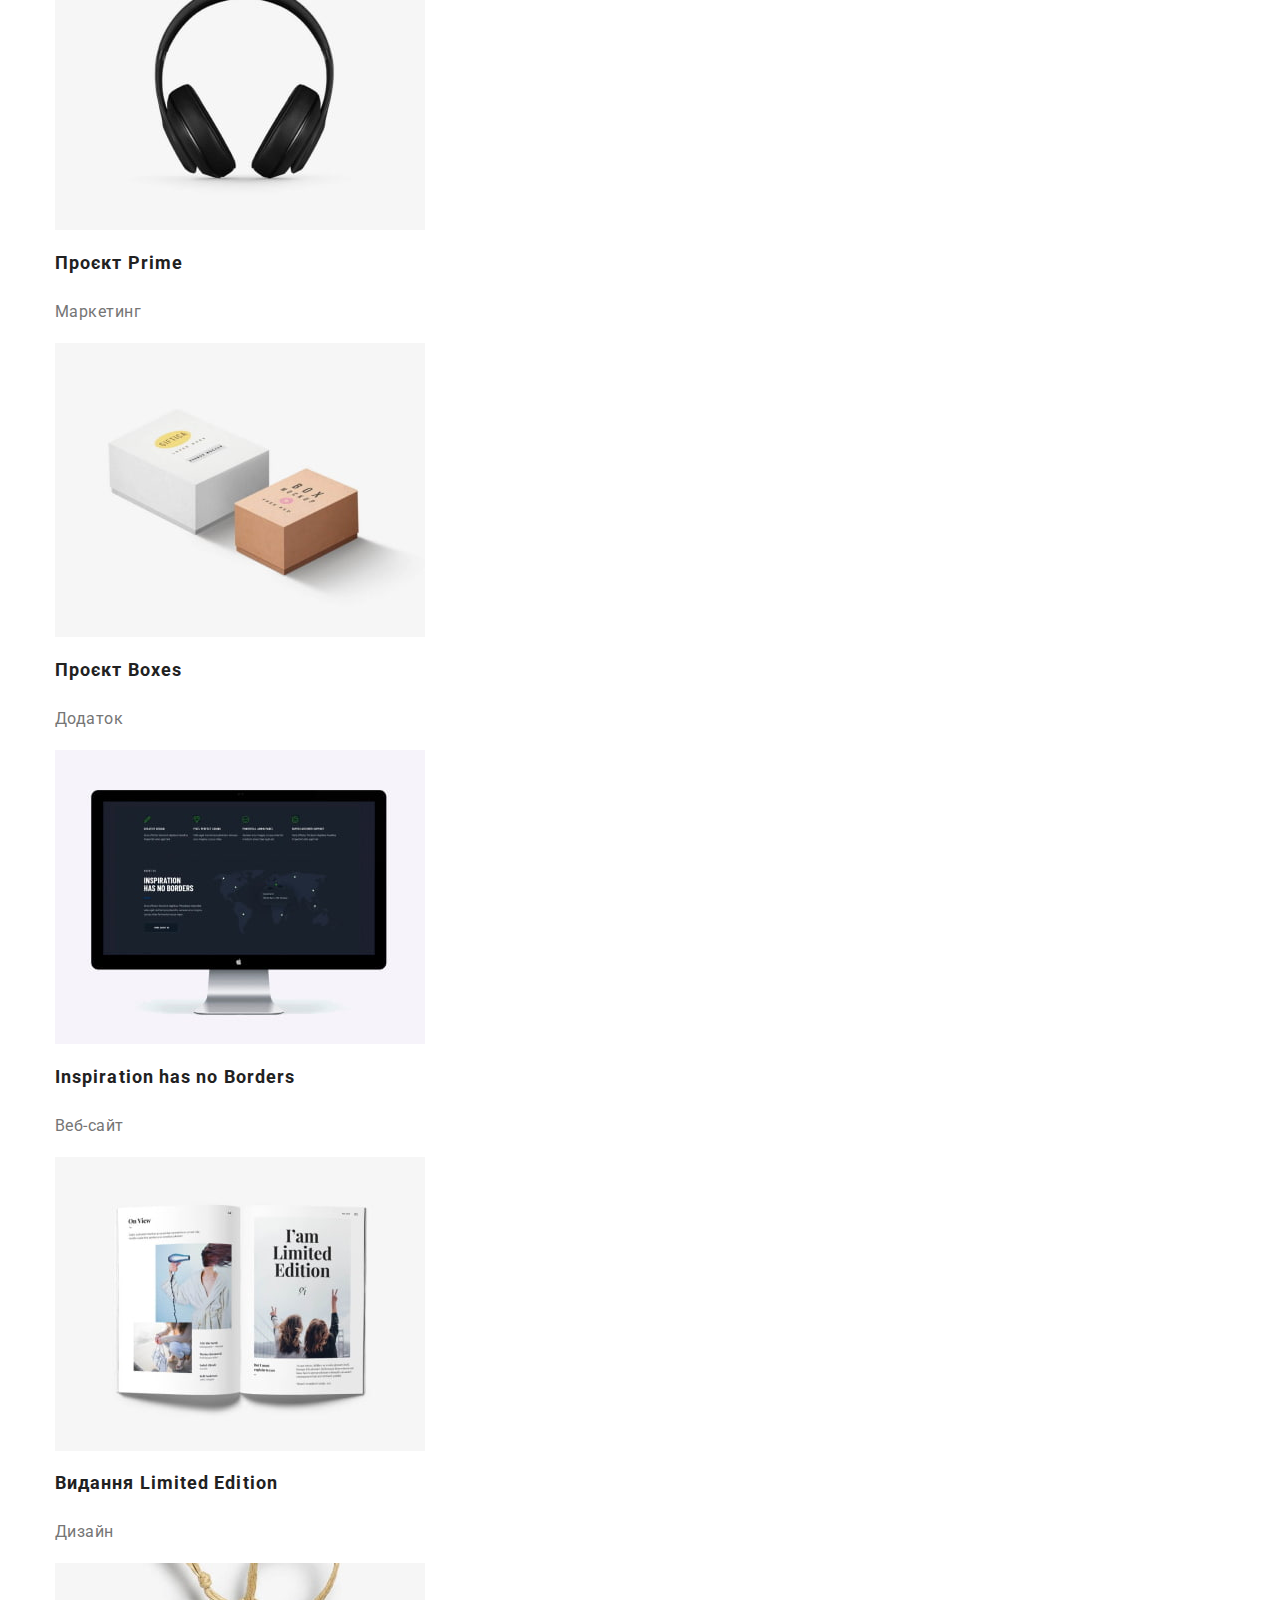
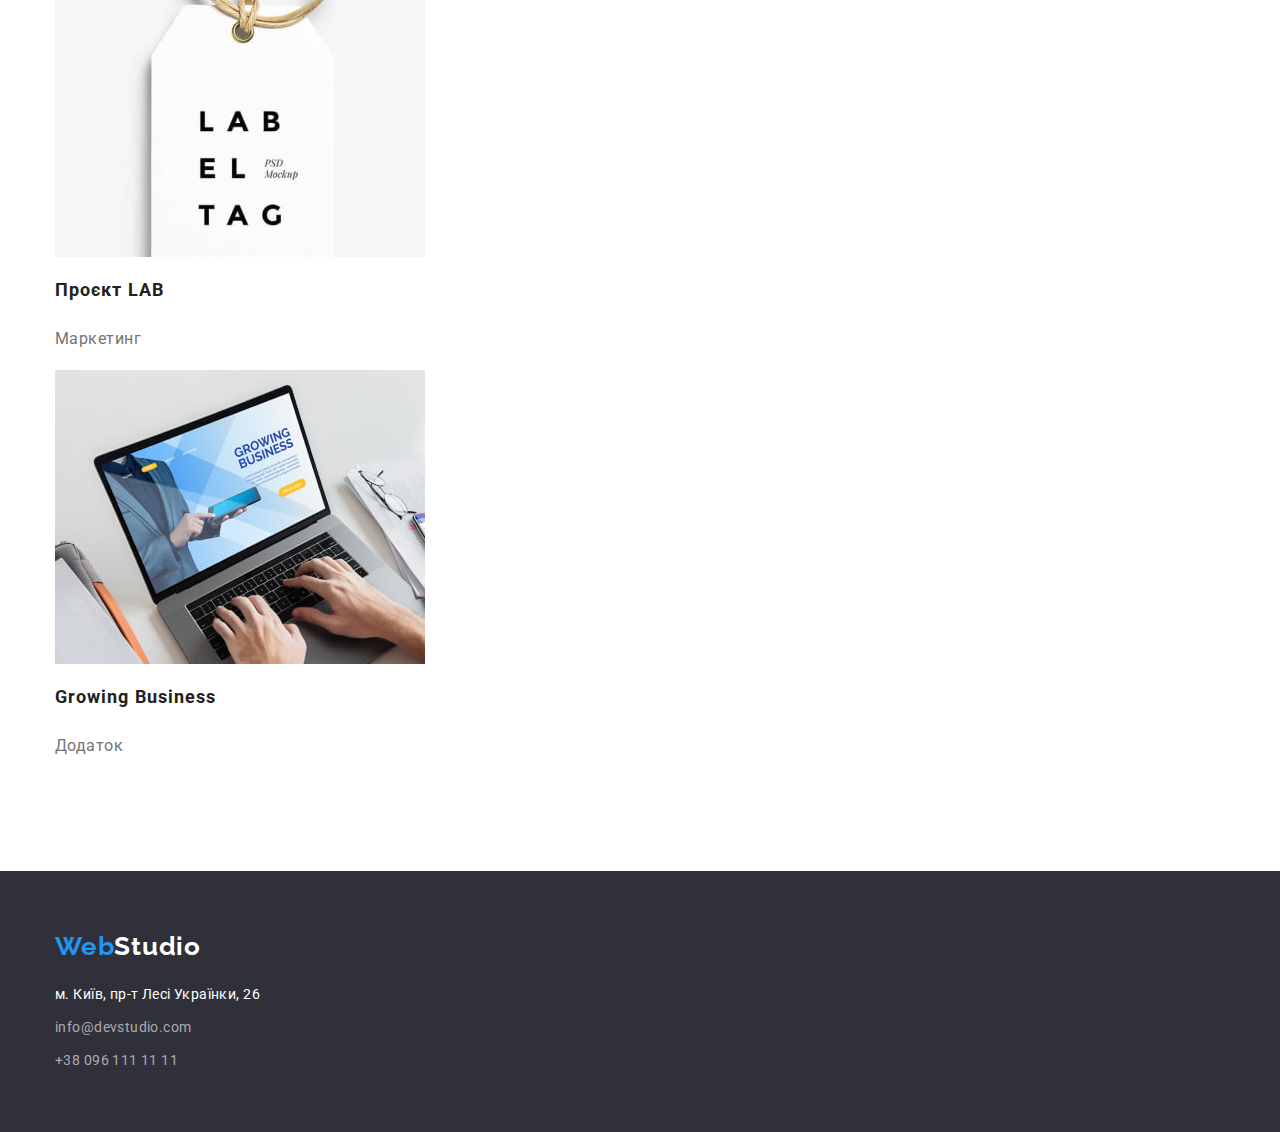
==== commit b89e5e6b: "footer (margin-padding)" ====
--- a/portfolio.html
+++ b/portfolio.html
@@ -16,29 +16,31 @@
 
 <body>
   <header class="header">
-    <a href="./index.html" class="header-logo-link link">Web<span class="header-logo-link-text">Studio</span>
-    </a>
-    <nav class="header-navigation">
-      <ul class="list">
-        <li class="header-navigation-item">
-          <a href="./index.html" class="header-navigation-item-link link">Студія</a>
+    <div class="container header-line">
+      <a class="header-logo-link link" href="./index.html">Web<span class="header-logo-link-text">Studio</span>
+      </a>
+      <nav class="header-navigation">
+        <ul class="header-navigation-list list">
+          <li class="header-navigation-item">
+            <a class="header-navigation-item-link link" href="./index.html">Студія</a>
+          </li>
+          <li class="header-navigation-item">
+            <a class="header-navigation-item-link link current " href="./portfolio.html">Портфоліо</a>
+          </li>
+          <li class="header-navigation-item">
+            <a class="header-navigation-item-link link" href="#">Контакти</a>
+          </li>
+        </ul>
+      </nav>
+      <ul class="header-contacts-list list">
+        <li class="header-contacts-item">
+          <a class="header-contacts-item-link link" href="mailto:info@devstudio.com">info@devstudio.com</a>
         </li>
-        <li class="header-navigation-item">
-          <a href="#" class="header-navigation-item-link link current">Портфоліо</a>
-        </li>
-        <li class="header-navigation-item">
-          <a href="#" class="header-navigation-item-link link">Контакти</a>
+        <li class="header-contacts-item">
+          <a class="header-contacts-item-link link" href="tel:+380961111111">+38 096 111 11 11</a>
         </li>
       </ul>
-    </nav>
-    <ul class="list">
-      <li class="header-contacts-item">
-        <a href="mailto:info@devstudio.com" class="header-contacts-item-link link">info@devstudio.com</a>
-      </li>
-      <li class="header-contacts-item">
-        <a href="tel:+380961111111" class="header-contacts-item-link link">+38 096 111 11 11</a>
-      </li>
-    </ul>
+    </div>
   </header>
 
   <main class="portf-main container">
@@ -131,21 +133,23 @@
   </main>
 
   <footer class="footer">
-    <a href="./index.html" class="footer-logo-link link">Web<span class="footer-logo-link-text">Studio</span></a>
-    <address class="footer-address">
-      <ul class="list">
-        <li class="footer-address-item">
-          <a href="https://goo.gl/maps/wLXQXu6J5ZDQXyrRA" target="_blank" rel="noopener nofollow noreferrer"
-            class="footer-item-contacts-link link">м. Київ, пр-т Лесі Українки, 26</a>
-        </li>
-        <li class="footer-address-item">
-          <a href="mailto:info@devstudio.com" class="footer-item-link link">info@devstudio.com</a>
-        </li>
-        <li class="footer-address-item">
-          <a href="tel:+380961111111" class="footer-item-link link">+38 096 111 11 11</a>
-        </li>
-      </ul>
-    </address>
+    <div class="container">
+      <a class="footer-logo-link link" href="./index.html">Web<span class="footer-logo-link-text">Studio</span></a>
+      <address class="footer-address">
+        <ul class="list">
+          <li class="footer-address-item">
+            <a class="footer-item-contacts-link link" href="https://goo.gl/maps/wLXQXu6J5ZDQXyrRA" target="_blank"
+              rel="noopener nofollow noreferrer">м. Київ, пр-т Лесі Українки, 26</a>
+          </li>
+          <li class="footer-address-item">
+            <a class="footer-item-link link" href="mailto:info@devstudio.com">info@devstudio.com</a>
+          </li>
+          <li class="footer-address-item">
+            <a class="footer-item-link link" href="tel:+380961111111">+38 096 111 11 11</a>
+          </li>
+        </ul>
+      </address>
+    </div>
   </footer>
 </body>
 
--- a/css/styles.css
+++ b/css/styles.css
@@ -132,7 +132,6 @@
 
 /*************** MAIN start *******************/
 /*****section - effective-solutions start*****/
-
 .section-effective-solutions {
   padding: 200px 0;
   margin: 0;
@@ -222,6 +221,7 @@
 .our-business-list {
   display: flex;
   justify-content: space-between;
+  flex-wrap: wrap;
 }
 
 .our-business-item:not(:last-child) {
@@ -233,7 +233,13 @@
   background-color: var(--background-our-team);
 }
 
+.our-team-item-images {
+  margin-bottom: 30px;
+}
+
 .our-team-item-name {
+  margin-bottom: 10px;
+  margin-top: 0;
   font-weight: 500;
   font-size: 16px;
   line-height: 1.19;
@@ -242,16 +248,43 @@
 }
 
 .our-team-item-function {
+  margin: 0;
+  padding-bottom: 30px;
+  font-size: 16px;
   color: var(--text-lightgray-color);
-  font-size: 16px;
   line-height: 1.19;
   letter-spacing: 0.03em;
   text-align: center;
+}
+
+.our-team-list {
+  display: flex;
+  flex-wrap: wrap;
+  justify-content: space-between;
+}
+
+.our-team-item {
+  margin-right: 30px;
+  box-shadow: 0px 1px 3px rgba(0, 0, 0, 0.12),
+    0px 1px 1px rgba(0, 0, 0, 0.14),
+    0px 2px 1px rgba(0, 0, 0, 0.2);
+  border-radius: 0px 0px 4px 4px;
+}
+
+.our-team-item:last-child {
+  margin-right: 0;
 }
 
 /*****FOOTER start*****/
 .footer {
   background-color: var(--basic-dark);
+  padding: 60px 0;
+}
+
+.footer-logo-link {
+  display: block;
+  margin-bottom: 20px;
+  line-height: calc(31/26);
 }
 
 .footer-item-link {
@@ -265,8 +298,13 @@
 
 .footer-item-contacts-link,
 .footer-item-link {
-  line-height: 1.7;
+  line-height: calc(24/14);
   font-style: normal;
+  letter-spacing: 0.03em;
+}
+
+.footer-address-item:not(:last-child) {
+  margin-bottom: 9px;
 }
 
 /*****PORTFOLIO start*****/
@@ -285,7 +323,6 @@
   background-color: var(--basic-blue);
   color: var(--basic-white);
   cursor: pointer;
-  /* filter: drop-shadow(0px 0px 1px rgba(0, 0, 0, 0.5)); */
 }
 
 .portf-main-buttons:focus {
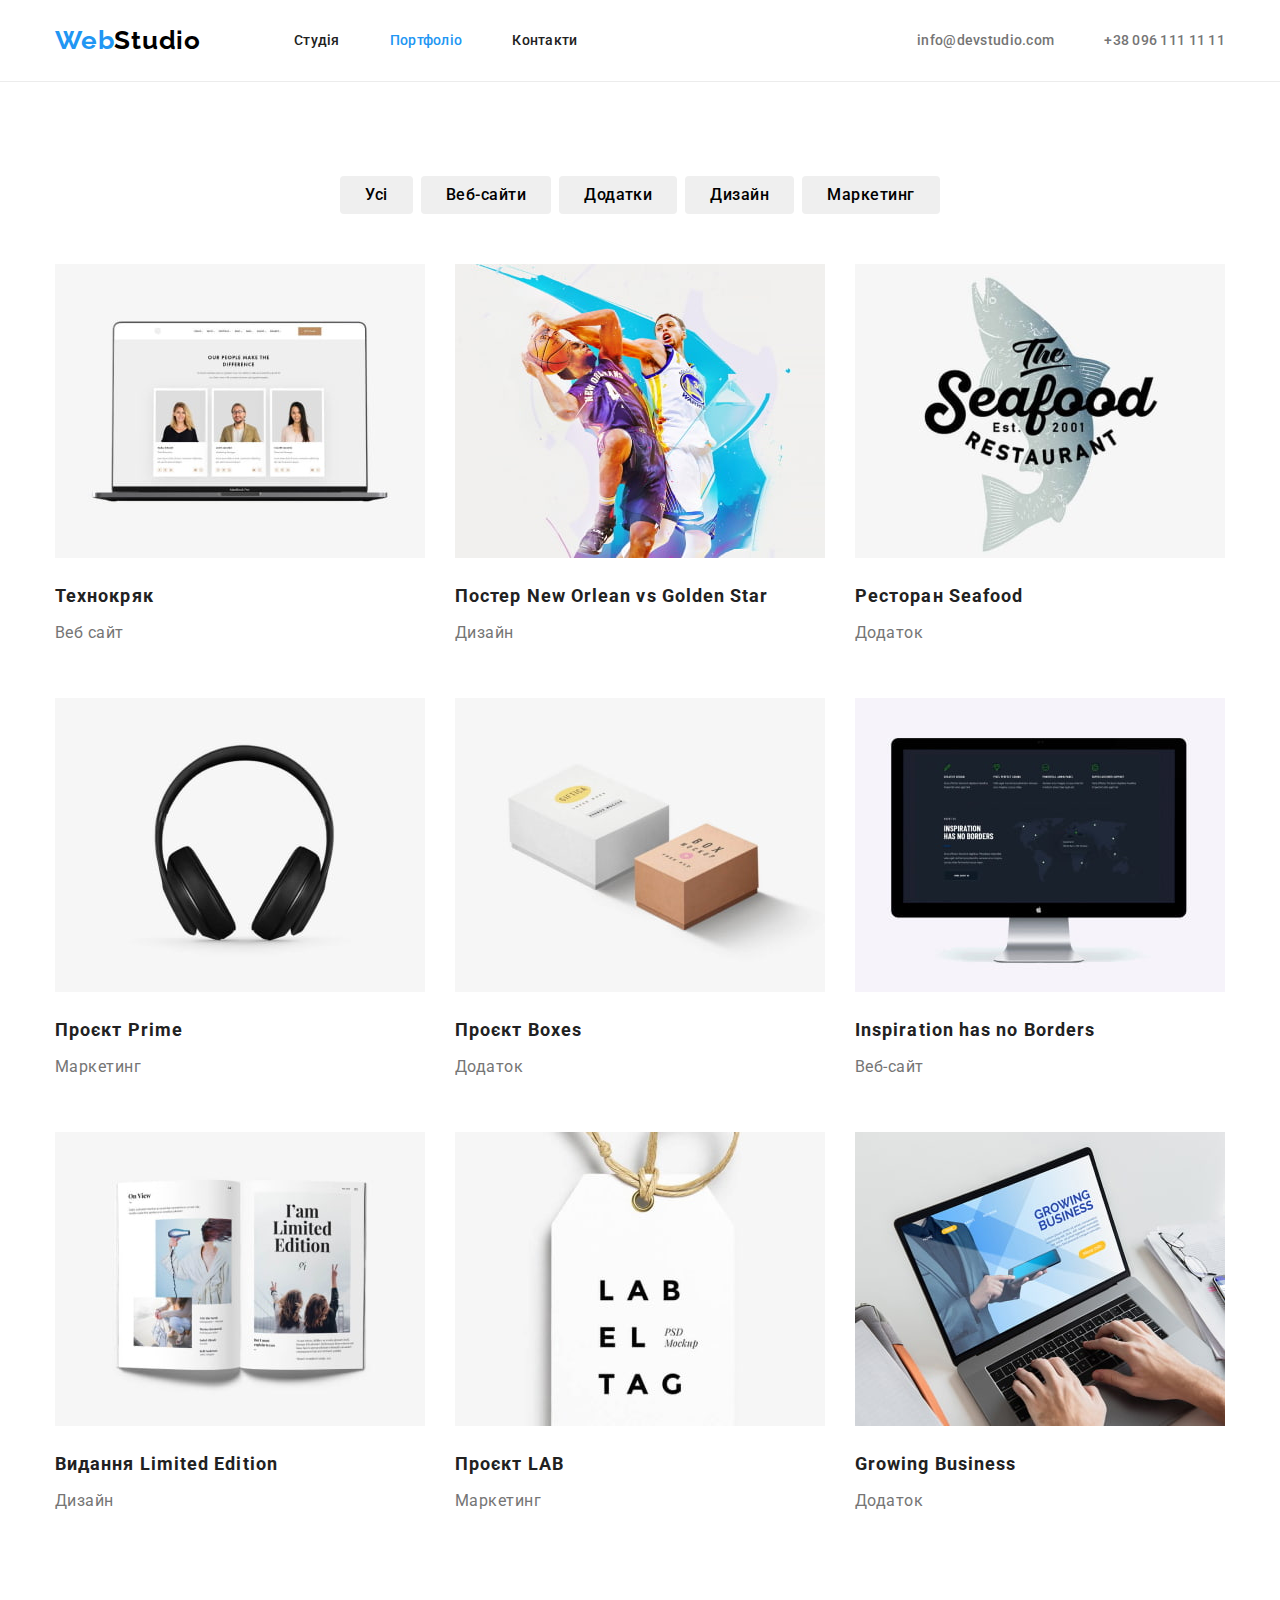
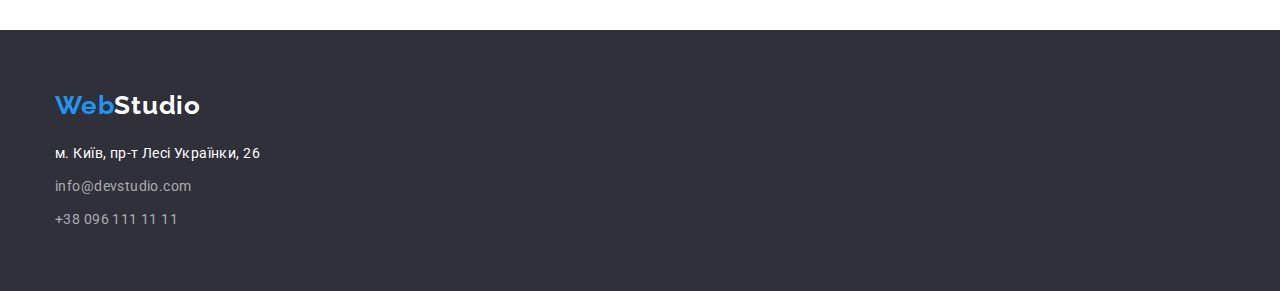
==== commit 5bad9746: "portfolio (margin-padding)" ====
--- a/portfolio.html
+++ b/portfolio.html
@@ -43,92 +43,93 @@
     </div>
   </header>
 
-  <main class="portf-main container">
-    <section class="section-portf-blocks section">
-      <h1 class="visually-hidden">Проекти</h1>
-      <!-- <div class="portf-buttons"> -->
-      <ul class="list">
-        <li class="portf-buttons-item"> <button type="button" class="portf-main-buttons">Усі</button></li>
-        <li class="portf-buttons-item"><button type="button" class="portf-main-buttons">Веб-сайти</button></li>
-        <li class="portf-buttons-item"><button type="button" class="portf-main-buttons">Додатки</button></li>
-        <li class="portf-buttons-item"><button type="button" class="portf-main-buttons">Дизайн</button></li>
-        <li class="portf-buttons-item"><button type="button" class="portf-main-buttons">Маркетинг</button></li>
-      </ul>
+  <main>
+    <section class="section-portfolio section">
+      <div class="container">
+        <h1 class="visually-hidden">Проекти</h1>
+        <ul class="portfolio-buttons-list list">
+          <li class="portfolio-buttons-item"> <button type="button" class="portfolio-buttons">Усі</button></li>
+          <li class="portfolio-buttons-item"><button type="button" class="portfolio-buttons">Веб-сайти</button></li>
+          <li class="portfolio-buttons-item"><button type="button" class="portfolio-buttons">Додатки</button></li>
+          <li class="portfolio-buttons-item"><button type="button" class="portfolio-buttons">Дизайн</button></li>
+          <li class="portfolio-buttons-item"><button type="button" class="portfolio-buttons">Маркетинг</button></li>
+        </ul>
 
-      <ul class="list">
-        <li class="portf-blocks-item">
-          <a href="#" class="portf-blocks-list-link link">
-            <img src="./images/portfolio/portf-foto.jpg" class="portf-blocks-image" width="370" height="294"
-              alt="photo technocryak" />
-            <h2 class="portf-blocks-item-name">Технокряк</h2>
-            <p class="portf-blocks-item-function">Веб сайт</p>
-          </a>
-        </li>
-        <li class="portf-blocks-item">
-          <a href="#" class="portf-blocks-list-link link">
-            <img src="./images/portfolio/portf-basket.jpg" class="portf-blocks-image" width="370" height="294"
-              alt="photo new orlean vs golden star" />
-            <h2 class="portf-blocks-item-name">Постер New Orlean vs Golden Star</h2>
-            <p class="portf-blocks-item-function">Дизайн</p>
-          </a>
-        </li>
-        <li class="portf-blocks-item">
-          <a href="#" class="portf-blocks-list-link link">
-            <img src="./images/portfolio/portf-seafood.jpg" class="portf-blocks-image" width="370" height="294"
-              alt="photo sea food" />
-            <h2 class="portf-blocks-item-name">Ресторан Seafood</h2>
-            <p class="portf-blocks-item-function">Додаток</p>
-          </a>
-        </li>
-        <li class="portf-blocks-item">
-          <a href="#" class="portf-blocks-list-link link">
-            <img src="./images/portfolio/portf-prime.jpg" class="portf-blocks-image" width="370" height="294"
-              alt="photo prime" />
-            <h2 class="portf-blocks-item-name">Проєкт Prime</h2>
-            <p class="portf-blocks-item-function">Маркетинг</p>
-          </a>
-        </li>
-        <li class="portf-blocks-item">
-          <a href="#" class="portf-blocks-list-link link">
-            <img src="./images/portfolio/portf-boxes.jpg" class="portf-blocks-image" width="370" height="294"
-              alt="photo boxes" />
-            <h2 class="portf-blocks-item-name">Проєкт Boxes</h2>
-            <p class="portf-blocks-item-function">Додаток</p>
-          </a>
-        </li>
-        <li class="portf-blocks-item">
-          <a href="#" class="portf-blocks-list-link link">
-            <img src="./images/portfolio/portf-inspiration.jpg" class="portf-blocks-image" width="370" height="294"
-              alt="photo inspiration" />
-            <h2 class="portf-blocks-item-name">Inspiration has no Borders</h2>
-            <p class="portf-blocks-item-function">Веб-сайт</p>
-          </a>
-        </li>
-        <li class="portf-blocks-item">
-          <a href="#" class="portf-blocks-list-link link">
-            <img src="./images/portfolio/portf-limited.jpg" class="portf-blocks-image" width="370" height="294"
-              alt="photo limited edition" />
-            <h2 class="portf-blocks-item-name">Видання Limited Edition</h2>
-            <p class="portf-blocks-item-function">Дизайн</p>
-          </a>
-        </li>
-        <li class="portf-blocks-item">
-          <a href="#" class="portf-blocks-list-link link">
-            <img src="./images/portfolio/portf-lab.jpg" class="portf-blocks-image" width="370" height="294"
-              alt="photo project lab" />
-            <h2 class="portf-blocks-item-name">Проєкт LAB</h2>
-            <p class="portf-blocks-item-function">Маркетинг</p>
-          </a>
-        </li>
-        <li class="portf-blocks-item">
-          <a href="#" class="portf-blocks-list-link link">
-            <img src="./images/portfolio/portf-growing.jpg" class="portf-blocks-image" width="370" height="294"
-              alt="photo growing business" />
-            <h2 class="portf-blocks-item-name">Growing Business</h2>
-            <p class="portf-blocks-item-function">Додаток</p>
-          </a>
-        </li>
-      </ul>
+        <ul class="portfolio-list list">
+          <li class="portfolio-item">
+            <a href="#" class="portfolio-list-link link">
+              <img src="./images/portfolio/portf-foto.jpg" class="portfolio-image" width="370" height="294"
+                alt="photo technocryak" />
+              <h2 class="portfolio-item-name">Технокряк</h2>
+              <p class="portfolio-item-function">Веб сайт</p>
+            </a>
+          </li>
+          <li class="portfolio-item">
+            <a href="#" class="portfolio-list-link link">
+              <img src="./images/portfolio/portf-basket.jpg" class="portfolio-image" width="370" height="294"
+                alt="photo new orlean vs golden star" />
+              <h2 class="portfolio-item-name">Постер New Orlean vs Golden Star</h2>
+              <p class="portfolio-item-function">Дизайн</p>
+            </a>
+          </li>
+          <li class="portfolio-item">
+            <a href="#" class="portfolio-list-link link">
+              <img src="./images/portfolio/portf-seafood.jpg" class="portfolio-image" width="370" height="294"
+                alt="photo sea food" />
+              <h2 class="portfolio-item-name">Ресторан Seafood</h2>
+              <p class="portfolio-item-function">Додаток</p>
+            </a>
+          </li>
+          <li class="portfolio-item">
+            <a href="#" class="portfolio-list-link link">
+              <img src="./images/portfolio/portf-prime.jpg" class="portfolio-image" width="370" height="294"
+                alt="photo prime" />
+              <h2 class="portfolio-item-name">Проєкт Prime</h2>
+              <p class="portfolio-item-function">Маркетинг</p>
+            </a>
+          </li>
+          <li class="portfolio-item">
+            <a href="#" class="portfolio-list-link link">
+              <img src="./images/portfolio/portf-boxes.jpg" class="portfolio-image" width="370" height="294"
+                alt="photo boxes" />
+              <h2 class="portfolio-item-name">Проєкт Boxes</h2>
+              <p class="portfolio-item-function">Додаток</p>
+            </a>
+          </li>
+          <li class="portfolio-item">
+            <a href="#" class="portfolio-list-link link">
+              <img src="./images/portfolio/portf-inspiration.jpg" class="portfolio-image" width="370" height="294"
+                alt="photo inspiration" />
+              <h2 class="portfolio-item-name">Inspiration has no Borders</h2>
+              <p class="portfolio-item-function">Веб-сайт</p>
+            </a>
+          </li>
+          <li class="portfolio-item">
+            <a href="#" class="portfolio-list-link link">
+              <img src="./images/portfolio/portf-limited.jpg" class="portfolio-image" width="370" height="294"
+                alt="photo limited edition" />
+              <h2 class="portfolio-item-name">Видання Limited Edition</h2>
+              <p class="portfolio-item-function">Дизайн</p>
+            </a>
+          </li>
+          <li class="portfolio-item">
+            <a href="#" class="portfolio-list-link link">
+              <img src="./images/portfolio/portf-lab.jpg" class="portfolio-image" width="370" height="294"
+                alt="photo project lab" />
+              <h2 class="portfolio-item-name">Проєкт LAB</h2>
+              <p class="portfolio-item-function">Маркетинг</p>
+            </a>
+          </li>
+          <li class="portfolio-item">
+            <a href="#" class="portfolio-list-link link">
+              <img src="./images/portfolio/portf-growing.jpg" class="portfolio-image" width="370" height="294"
+                alt="photo growing business" />
+              <h2 class="portfolio-item-name">Growing Business</h2>
+              <p class="portfolio-item-function">Додаток</p>
+            </a>
+          </li>
+        </ul>
+      </div>
     </section>
   </main>
 
--- a/css/styles.css
+++ b/css/styles.css
@@ -308,29 +308,72 @@
 }
 
 /*****PORTFOLIO start*****/
-.portf-main-buttons {
+.portfolio-buttons-list,
+.portfolio-list {
+  display: flex;
+  justify-content: center;
+  flex-wrap: wrap;
+}
+
+.portfolio-buttons-list {
+  margin-bottom: 50px;
+}
+
+.portfolio-buttons {
+  padding: 6px 22px;
   border-radius: 4px;
   font-family: var(--font-main);
   font-weight: 500;
   font-size: 16px;
-  line-height: 1.62;
+  line-height: calc(26/16);
   letter-spacing: 0.03em;
   text-align: center;
   border: none;
 }
 
-.portf-main-buttons:hover {
+.portfolio-buttons:first-child {
+  padding: 6px 25px;
+}
+
+.portfolio-buttons-item:not(:last-child) {
+  margin-right: 8px;
+}
+
+.portfolio-buttons:hover,
+.portfolio-buttons:focus {
   background-color: var(--basic-blue);
   color: var(--basic-white);
+}
+
+.portfolio-buttons:hover {
   cursor: pointer;
 }
 
-.portf-main-buttons:focus {
-  background-color: var(--basic-blue);
-  color: var(--basic-white);
-}
-
-.portf-blocks-item-name {
+.portfolio-item-name,
+.portfolio-item-function {
+  margin: 0;
+}
+
+.portfolio-item {
+  width: 370px;
+  margin-right: 30px;
+  margin-bottom: 30px;
+}
+
+.portfolio-item:nth-child(3n) {
+  margin-right: 0;
+}
+
+.portfolio-item:nth-last-child(-n+3) {
+  margin-bottom: 0;
+}
+
+.portfolio-image {
+  margin-bottom: 20px;
+}
+
+.portfolio-item-name {
+  margin-bottom: 4px;
   font-weight: 700;
   font-size: 18px;
   line-height: 2;
@@ -338,9 +381,10 @@
   color: var(--text-black-color);
 }
 
-.portf-blocks-item-function {
-  font-size: 16px;
-  line-height: 1.87;
+.portfolio-item-function {
+  padding-bottom: 20px;
+  font-size: 16px;
+  line-height: calc(30/16);
   letter-spacing: 0.03em;
   color: var(--text-lightgray-color);
 }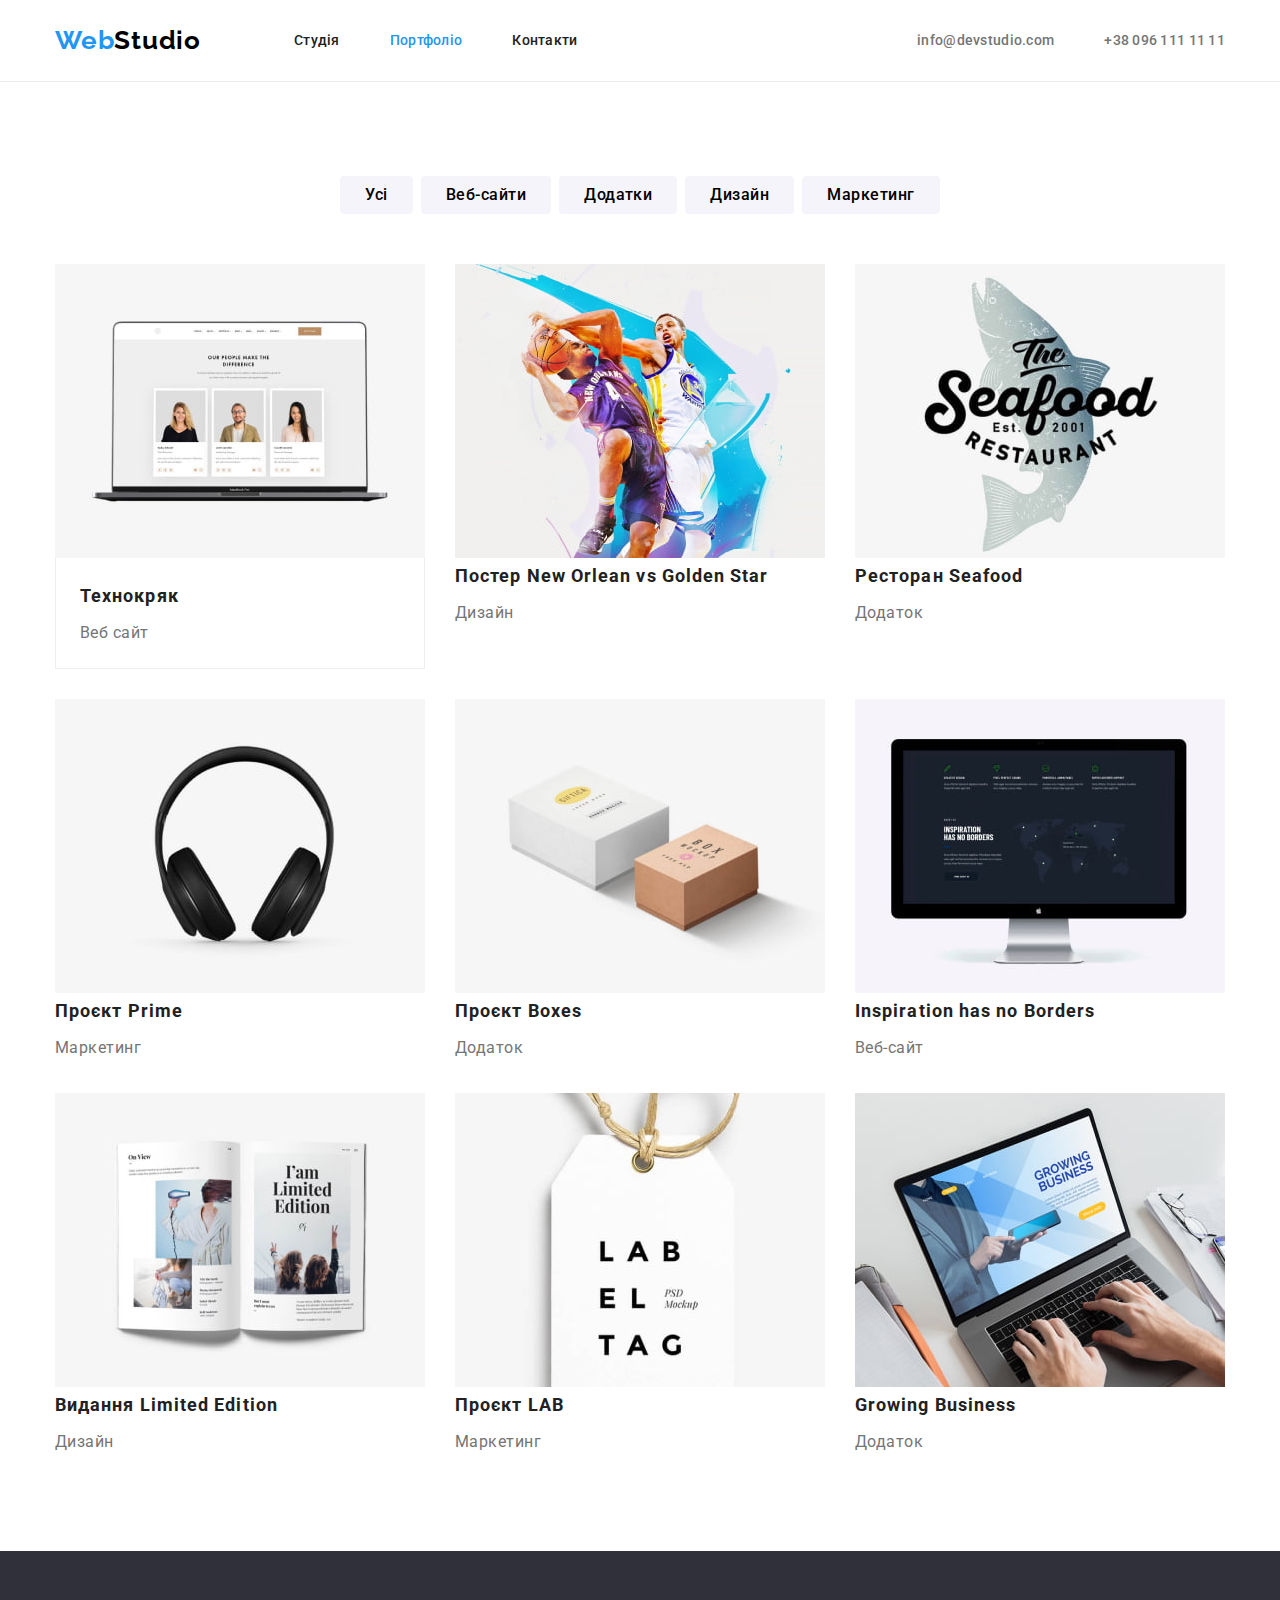
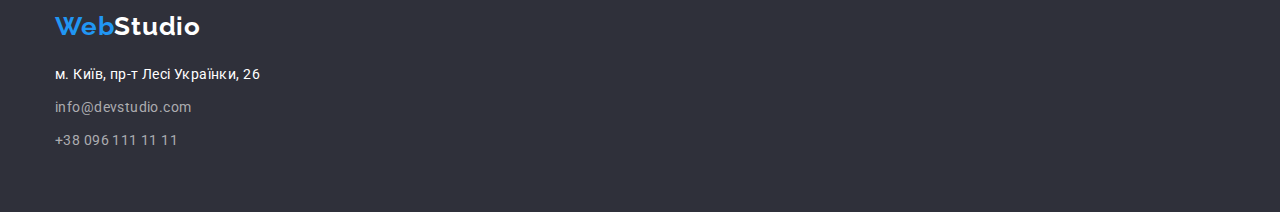
==== commit 61d96c50: "error correction (goit-markup-hw-03)" ====
--- a/portfolio.html
+++ b/portfolio.html
@@ -58,15 +58,16 @@
         <ul class="portfolio-list list">
           <li class="portfolio-item">
             <a href="#" class="portfolio-list-link link">
-              <img src="./images/portfolio/portf-foto.jpg" class="portfolio-image" width="370" height="294"
-                alt="photo technocryak" />
-              <h2 class="portfolio-item-name">Технокряк</h2>
-              <p class="portfolio-item-function">Веб сайт</p>
+              <img src="./images/portfolio/portf-foto.jpg" width="370" height="294" alt="photo technocryak" />
+              <div class="portfolio-indents">
+                <h2 class="portfolio-item-name">Технокряк</h2>
+                <p class="portfolio-item-function">Веб сайт</p>
+              </div>
             </a>
           </li>
           <li class="portfolio-item">
             <a href="#" class="portfolio-list-link link">
-              <img src="./images/portfolio/portf-basket.jpg" class="portfolio-image" width="370" height="294"
+              <img src="./images/portfolio/portf-basket.jpg" width="370" height="294"
                 alt="photo new orlean vs golden star" />
               <h2 class="portfolio-item-name">Постер New Orlean vs Golden Star</h2>
               <p class="portfolio-item-function">Дизайн</p>
@@ -74,56 +75,49 @@
           </li>
           <li class="portfolio-item">
             <a href="#" class="portfolio-list-link link">
-              <img src="./images/portfolio/portf-seafood.jpg" class="portfolio-image" width="370" height="294"
-                alt="photo sea food" />
+              <img src="./images/portfolio/portf-seafood.jpg" width="370" height="294" alt="photo sea food" />
               <h2 class="portfolio-item-name">Ресторан Seafood</h2>
               <p class="portfolio-item-function">Додаток</p>
             </a>
           </li>
           <li class="portfolio-item">
             <a href="#" class="portfolio-list-link link">
-              <img src="./images/portfolio/portf-prime.jpg" class="portfolio-image" width="370" height="294"
-                alt="photo prime" />
+              <img src="./images/portfolio/portf-prime.jpg" width="370" height="294" alt="photo prime" />
               <h2 class="portfolio-item-name">Проєкт Prime</h2>
               <p class="portfolio-item-function">Маркетинг</p>
             </a>
           </li>
           <li class="portfolio-item">
             <a href="#" class="portfolio-list-link link">
-              <img src="./images/portfolio/portf-boxes.jpg" class="portfolio-image" width="370" height="294"
-                alt="photo boxes" />
+              <img src="./images/portfolio/portf-boxes.jpg" width="370" height="294" alt="photo boxes" />
               <h2 class="portfolio-item-name">Проєкт Boxes</h2>
               <p class="portfolio-item-function">Додаток</p>
             </a>
           </li>
           <li class="portfolio-item">
             <a href="#" class="portfolio-list-link link">
-              <img src="./images/portfolio/portf-inspiration.jpg" class="portfolio-image" width="370" height="294"
-                alt="photo inspiration" />
+              <img src="./images/portfolio/portf-inspiration.jpg" width="370" height="294" alt="photo inspiration" />
               <h2 class="portfolio-item-name">Inspiration has no Borders</h2>
               <p class="portfolio-item-function">Веб-сайт</p>
             </a>
           </li>
           <li class="portfolio-item">
             <a href="#" class="portfolio-list-link link">
-              <img src="./images/portfolio/portf-limited.jpg" class="portfolio-image" width="370" height="294"
-                alt="photo limited edition" />
+              <img src="./images/portfolio/portf-limited.jpg" width="370" height="294" alt="photo limited edition" />
               <h2 class="portfolio-item-name">Видання Limited Edition</h2>
               <p class="portfolio-item-function">Дизайн</p>
             </a>
           </li>
           <li class="portfolio-item">
             <a href="#" class="portfolio-list-link link">
-              <img src="./images/portfolio/portf-lab.jpg" class="portfolio-image" width="370" height="294"
-                alt="photo project lab" />
+              <img src="./images/portfolio/portf-lab.jpg" width="370" height="294" alt="photo project lab" />
               <h2 class="portfolio-item-name">Проєкт LAB</h2>
               <p class="portfolio-item-function">Маркетинг</p>
             </a>
           </li>
           <li class="portfolio-item">
             <a href="#" class="portfolio-list-link link">
-              <img src="./images/portfolio/portf-growing.jpg" class="portfolio-image" width="370" height="294"
-                alt="photo growing business" />
+              <img src="./images/portfolio/portf-growing.jpg" width="370" height="294" alt="photo growing business" />
               <h2 class="portfolio-item-name">Growing Business</h2>
               <p class="portfolio-item-function">Додаток</p>
             </a>
--- a/css/styles.css
+++ b/css/styles.css
@@ -20,6 +20,13 @@
   letter-spacing: 0.03em;
   font-style: normal;
   color: var(--text-black-color);
+}
+
+h1,
+h2,
+h3,
+p {
+  margin: 0;
 }
 
 img {
@@ -181,9 +188,10 @@
 }
 
 .features-item-title {
+  margin-bottom: 10px;
   font-weight: 700;
   font-size: 14px;
-  line-height: 1.14;
+  line-height: calc(16.41/14);
   text-transform: uppercase;
 }
 
@@ -202,7 +210,7 @@
 
 .features-list-text {
   color: var(--text-lightgray-color);
-  line-height: 1.7;
+  line-height: calc(24/14);
 }
 
 /*****section - our-business start*****/
@@ -218,6 +226,10 @@
   text-align: center;
 }
 
+.section-our-business {
+  padding-top: 0;
+}
+
 .our-business-list {
   display: flex;
   justify-content: space-between;
@@ -229,12 +241,8 @@
 }
 
 /*****section - our-team start*****/
-.our-team {
+.section-our-team {
   background-color: var(--background-our-team);
-}
-
-.our-team-item-images {
-  margin-bottom: 30px;
 }
 
 .our-team-item-name {
@@ -249,7 +257,6 @@
 
 .our-team-item-function {
   margin: 0;
-  padding-bottom: 30px;
   font-size: 16px;
   color: var(--text-lightgray-color);
   line-height: 1.19;
@@ -273,6 +280,11 @@
 
 .our-team-item:last-child {
   margin-right: 0;
+}
+
+.our-team-indents {
+  padding-top: 30px;
+  padding-bottom: 30px;
 }
 
 /*****FOOTER start*****/
@@ -327,6 +339,7 @@
   font-size: 16px;
   line-height: calc(26/16);
   letter-spacing: 0.03em;
+  background-color: #f5f4fa;
   text-align: center;
   border: none;
 }
@@ -347,6 +360,7 @@
 
 .portfolio-buttons:hover {
   cursor: pointer;
+  box-shadow: 0px 3px 1px rgb(0 0 0 / 10%), 0px 1px 2px rgb(0 0 0 / 8%), 0px 2px 2px rgb(0 0 0 / 12%);
 }
 
 .portfolio-item-name,
@@ -366,10 +380,6 @@
 
 .portfolio-item:nth-last-child(-n+3) {
   margin-bottom: 0;
-}
-
-.portfolio-image {
-  margin-bottom: 20px;
 }
 
 .portfolio-item-name {
@@ -382,9 +392,16 @@
 }
 
 .portfolio-item-function {
-  padding-bottom: 20px;
   font-size: 16px;
   line-height: calc(30/16);
   letter-spacing: 0.03em;
   color: var(--text-lightgray-color);
+}
+
+.portfolio-indents {
+  padding: 20px 24px;
+  border-top: none;
+  border-right: 1px solid #eeeeee;
+  border-bottom: 1px solid #eeeeee;
+  border-left: 1px solid #eeeeee;
 }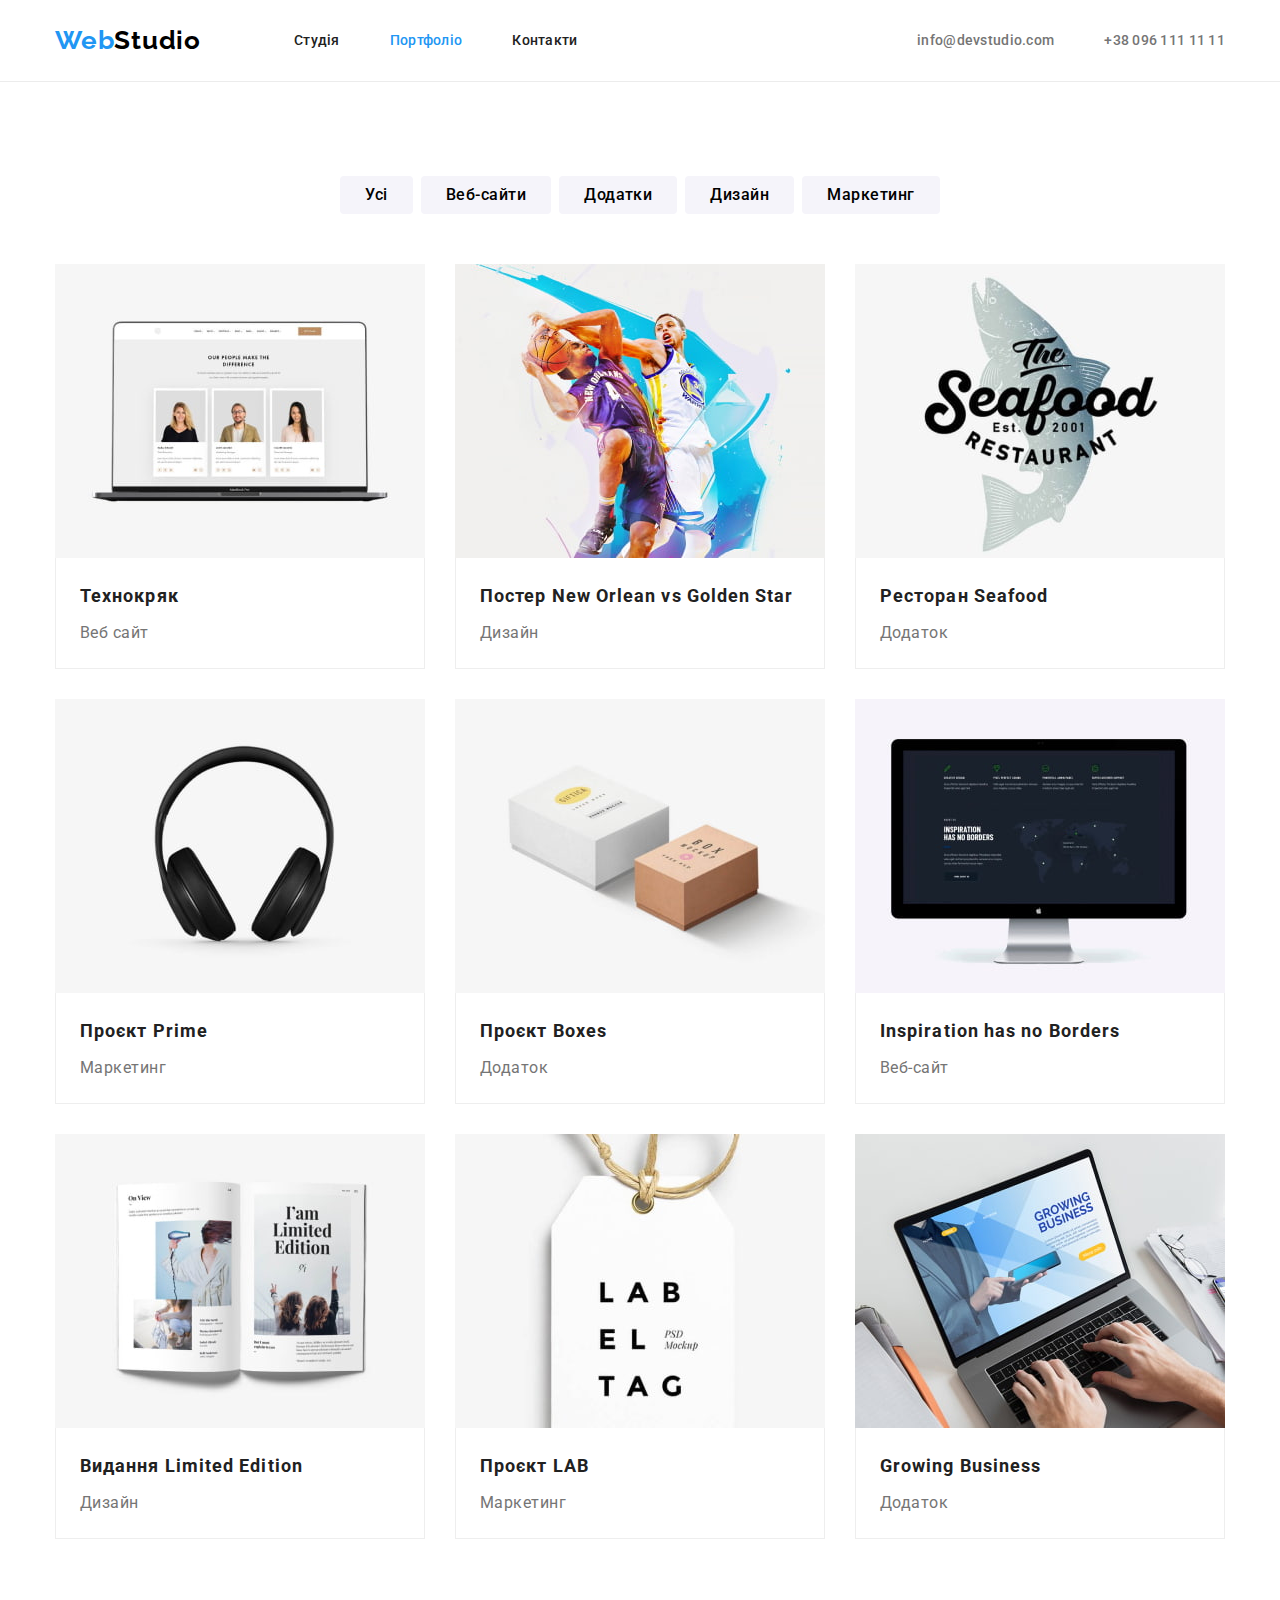
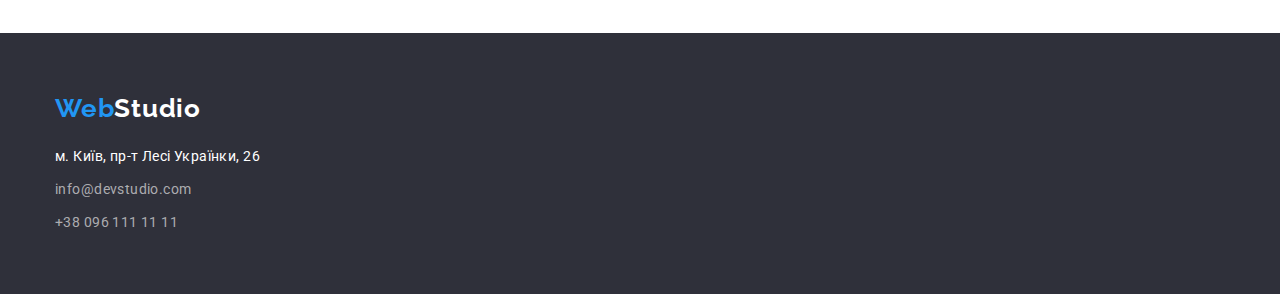
==== commit 3b44d5de: "adding bug fixes" ====
--- a/portfolio.html
+++ b/portfolio.html
@@ -69,57 +69,73 @@
             <a href="#" class="portfolio-list-link link">
               <img src="./images/portfolio/portf-basket.jpg" width="370" height="294"
                 alt="photo new orlean vs golden star" />
-              <h2 class="portfolio-item-name">Постер New Orlean vs Golden Star</h2>
-              <p class="portfolio-item-function">Дизайн</p>
+              <div class="portfolio-indents">
+                <h2 class="portfolio-item-name">Постер New Orlean vs Golden Star</h2>
+                <p class="portfolio-item-function">Дизайн</p>
+              </div>
             </a>
           </li>
           <li class="portfolio-item">
             <a href="#" class="portfolio-list-link link">
               <img src="./images/portfolio/portf-seafood.jpg" width="370" height="294" alt="photo sea food" />
-              <h2 class="portfolio-item-name">Ресторан Seafood</h2>
-              <p class="portfolio-item-function">Додаток</p>
+              <div class="portfolio-indents">
+                <h2 class="portfolio-item-name">Ресторан Seafood</h2>
+                <p class="portfolio-item-function">Додаток</p>
+              </div>
             </a>
           </li>
           <li class="portfolio-item">
             <a href="#" class="portfolio-list-link link">
               <img src="./images/portfolio/portf-prime.jpg" width="370" height="294" alt="photo prime" />
-              <h2 class="portfolio-item-name">Проєкт Prime</h2>
-              <p class="portfolio-item-function">Маркетинг</p>
+              <div class="portfolio-indents">
+                <h2 class="portfolio-item-name">Проєкт Prime</h2>
+                <p class="portfolio-item-function">Маркетинг</p>
+              </div>
             </a>
           </li>
           <li class="portfolio-item">
             <a href="#" class="portfolio-list-link link">
               <img src="./images/portfolio/portf-boxes.jpg" width="370" height="294" alt="photo boxes" />
-              <h2 class="portfolio-item-name">Проєкт Boxes</h2>
-              <p class="portfolio-item-function">Додаток</p>
+              <div class="portfolio-indents">
+                <h2 class="portfolio-item-name">Проєкт Boxes</h2>
+                <p class="portfolio-item-function">Додаток</p>
+              </div>
             </a>
           </li>
           <li class="portfolio-item">
             <a href="#" class="portfolio-list-link link">
               <img src="./images/portfolio/portf-inspiration.jpg" width="370" height="294" alt="photo inspiration" />
-              <h2 class="portfolio-item-name">Inspiration has no Borders</h2>
-              <p class="portfolio-item-function">Веб-сайт</p>
+              <div class="portfolio-indents">
+                <h2 class="portfolio-item-name">Inspiration has no Borders</h2>
+                <p class="portfolio-item-function">Веб-сайт</p>
+              </div>
             </a>
           </li>
           <li class="portfolio-item">
             <a href="#" class="portfolio-list-link link">
               <img src="./images/portfolio/portf-limited.jpg" width="370" height="294" alt="photo limited edition" />
-              <h2 class="portfolio-item-name">Видання Limited Edition</h2>
-              <p class="portfolio-item-function">Дизайн</p>
+              <div class="portfolio-indents">
+                <h2 class="portfolio-item-name">Видання Limited Edition</h2>
+                <p class="portfolio-item-function">Дизайн</p>
+              </div>
             </a>
           </li>
           <li class="portfolio-item">
             <a href="#" class="portfolio-list-link link">
               <img src="./images/portfolio/portf-lab.jpg" width="370" height="294" alt="photo project lab" />
-              <h2 class="portfolio-item-name">Проєкт LAB</h2>
-              <p class="portfolio-item-function">Маркетинг</p>
+              <div class="portfolio-indents">
+                <h2 class="portfolio-item-name">Проєкт LAB</h2>
+                <p class="portfolio-item-function">Маркетинг</p>
+              </div>
             </a>
           </li>
           <li class="portfolio-item">
             <a href="#" class="portfolio-list-link link">
               <img src="./images/portfolio/portf-growing.jpg" width="370" height="294" alt="photo growing business" />
-              <h2 class="portfolio-item-name">Growing Business</h2>
-              <p class="portfolio-item-function">Додаток</p>
+              <div class="portfolio-indents">
+                <h2 class="portfolio-item-name">Growing Business</h2>
+                <p class="portfolio-item-function">Додаток</p>
+              </div>
             </a>
           </li>
         </ul>
